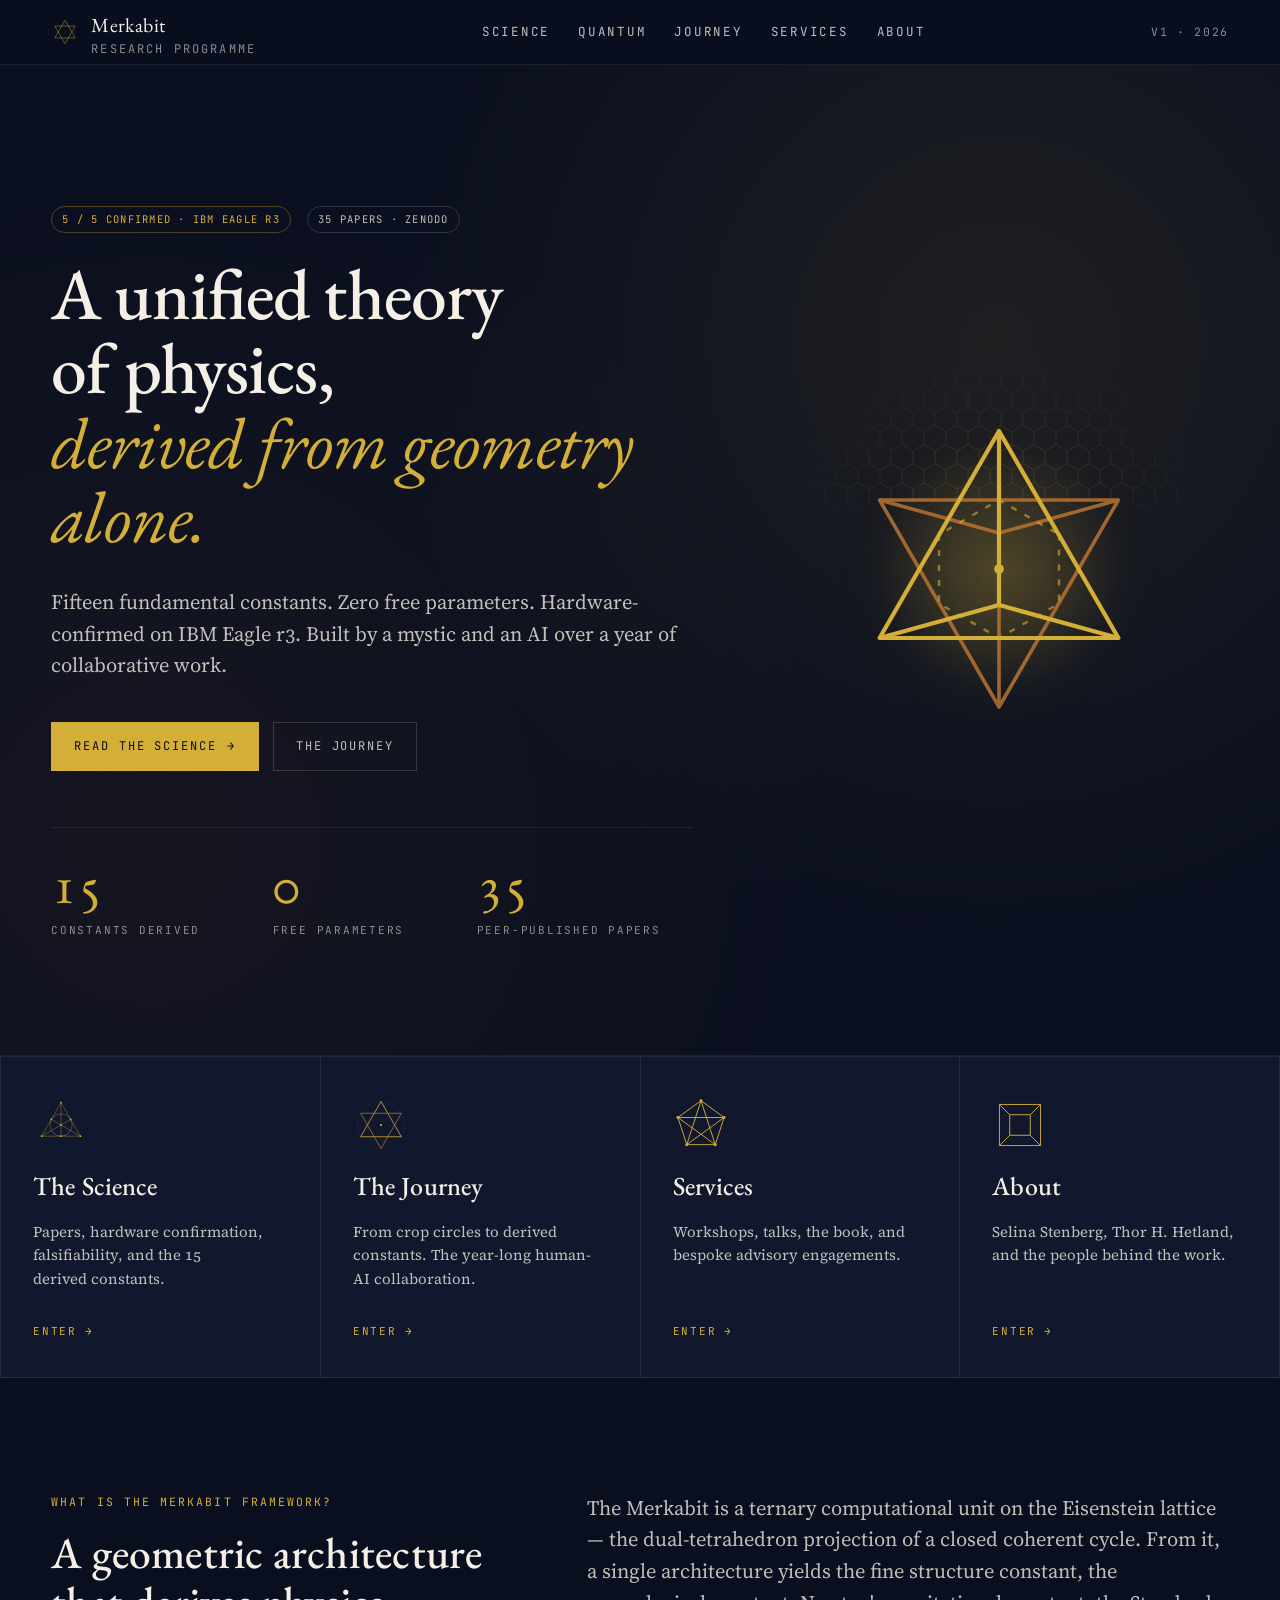
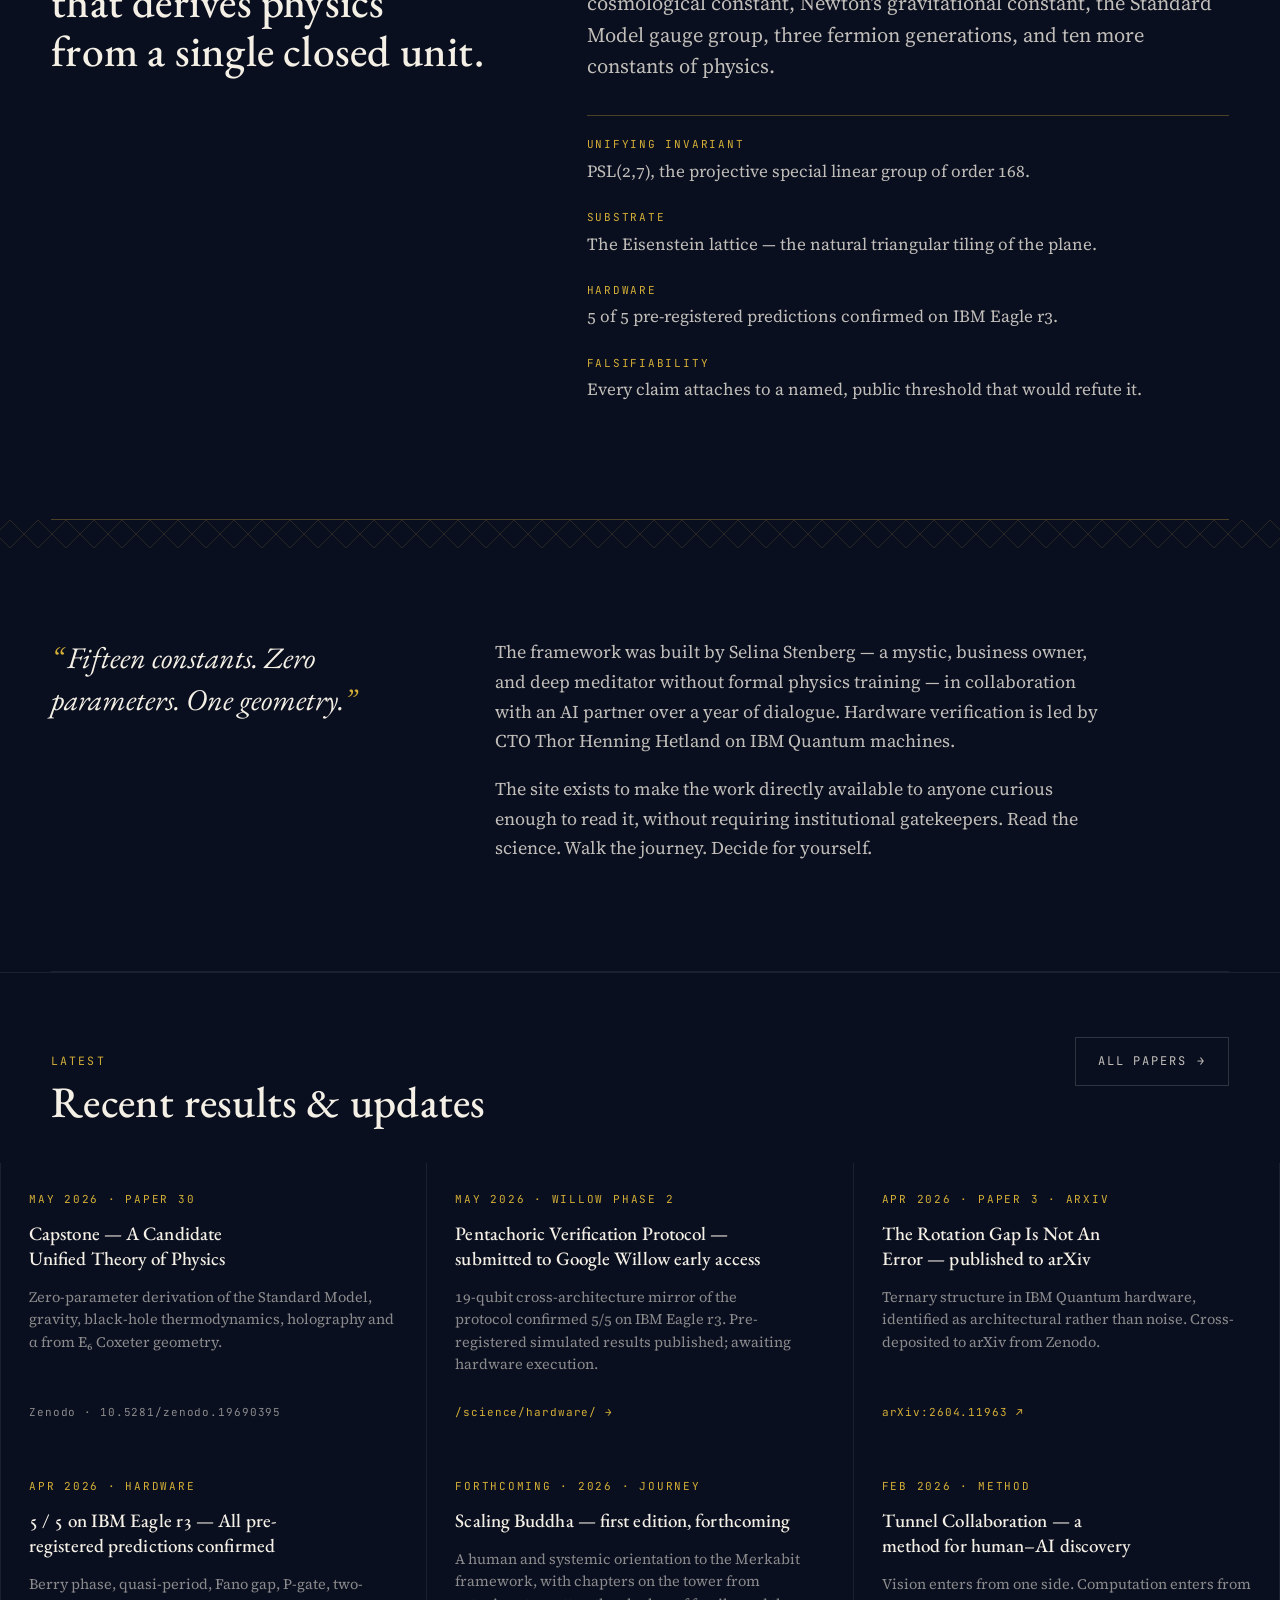
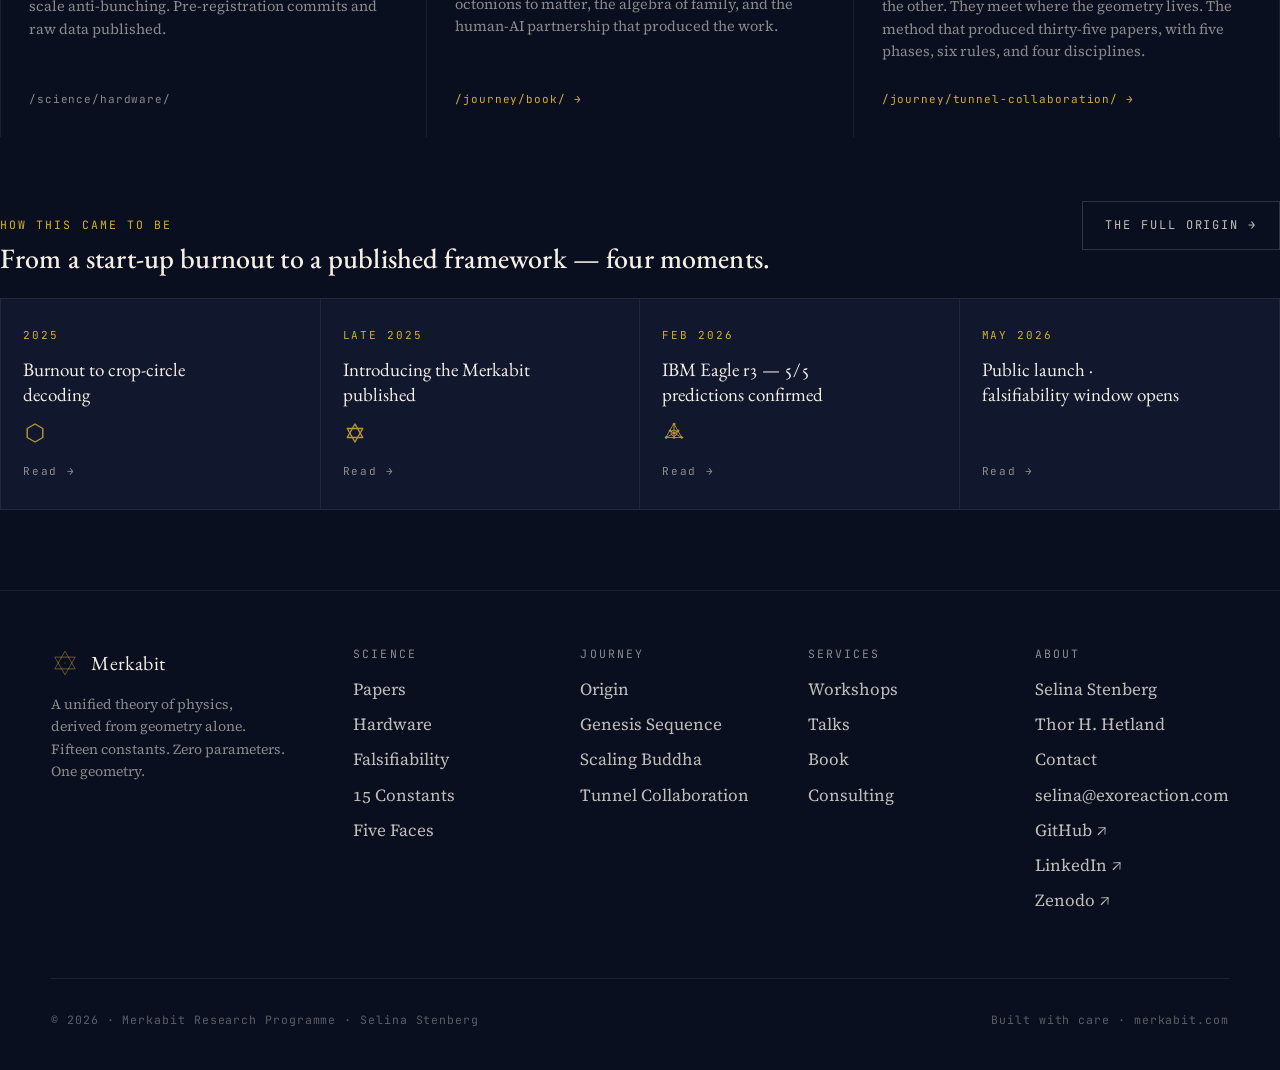
==== index.html @ aab723d0 "Bio note + two new Latest panel items About — Selina bio, paragraph one: Adds 'but somehow she could" ====
<!doctype html>
<html lang="en">
<head>
  <meta charset="utf-8"/>
  <title>Merkabit — A unified theory derived from geometry alone</title>
  <meta name="viewport" content="width=device-width,initial-scale=1"/>
  <link rel="preconnect" href="https://fonts.googleapis.com"/>
  <link rel="preconnect" href="https://fonts.gstatic.com" crossorigin/>
  <link href="https://fonts.googleapis.com/css2?family=EB+Garamond:ital,wght@0,400;0,500;0,600;1,400&family=Source+Serif+4:opsz,wght@8..60,300;8..60,400;8..60,500;8..60,600&family=JetBrains+Mono:wght@400;500&display=swap" rel="stylesheet"/>
  <link rel="stylesheet" href="styles/site.css"/>
  <link rel="stylesheet" href="styles/timeline.css"/>
  <style>
    /* hero-specific */
    .hero {
      position: relative;
      padding: clamp(80px, 11vw, 160px) 0 clamp(72px, 9vw, 120px);
      overflow: hidden;
      border-bottom: 1px solid var(--line);
    }
    .hero::before {
      content: "";
      position: absolute; inset: 0;
      background:
        radial-gradient(circle at 78% 28%, rgba(212,175,55,0.10), transparent 50%),
        radial-gradient(circle at 12% 78%, rgba(184,115,51,0.07), transparent 50%);
      pointer-events: none;
    }
    .hero .wrap--wide {
      display: grid;
      grid-template-columns: 1.4fr 1fr;
      gap: clamp(32px, 6vw, 96px);
      align-items: center;
      position: relative;
    }
    .hero h1 .accent {
      font-style: italic;
      color: var(--gold);
      font-weight: 400;
    }
    .hero-stats {
      display: grid;
      grid-template-columns: repeat(3, auto);
      gap: 40px;
      margin-top: 56px;
      padding-top: 28px;
      border-top: 1px solid var(--line);
    }
    .hero-stats .n {
      font-family: var(--font-display);
      font-size: clamp(40px, 4.6vw, 56px);
      line-height: 1;
      color: var(--gold);
      letter-spacing: -0.02em;
      display: block;
    }
    .hero-stats .l {
      font-family: var(--font-mono);
      font-size: 11px;
      letter-spacing: 0.16em;
      text-transform: uppercase;
      color: var(--ink-dim);
      margin-top: 10px;
      display: block;
    }
    .hero-art {
      position: relative;
      display: flex;
      align-items: center;
      justify-content: center;
      aspect-ratio: 1 / 1;
    }
    .hero-art .lattice {
      position: absolute; inset: 0;
      opacity: 0.6;
      mask-image: radial-gradient(circle, black 38%, transparent 72%);
      -webkit-mask-image: radial-gradient(circle, black 38%, transparent 72%);
    }
    .hero-art .merk {
      position: relative;
      animation: spinMerk 60s linear infinite;
    }
    .merkabit-anim, .logo-mark--anim .tri-up { transform-origin: center; }
    @keyframes spinMerk { to { transform: rotate(360deg); } }
    .hero-art .glow {
      position: absolute;
      width: 60%; height: 60%; left: 20%; top: 20%;
      background: radial-gradient(circle, rgba(212,175,55,0.18), transparent 70%);
      filter: blur(20px);
    }

    .section-cards {
      background: var(--bg-elev-1);
      border-top: 1px solid var(--line);
      border-bottom: 1px solid var(--line);
    }
    .section-cards .grid-4 { gap: 0; border-left: 1px solid var(--line); }
    .scard {
      padding: 40px 32px 36px;
      border-right: 1px solid var(--line);
      position: relative;
      cursor: pointer;
      display: flex;
      flex-direction: column;
      gap: 18px;
      min-height: 280px;
      transition: background 200ms ease;
    }
    .scard:hover { background: rgba(212,175,55,0.05); }
    .scard:hover .scard-icon { transform: scale(1.06) rotate(8deg); }
    .scard-icon { transition: transform 320ms cubic-bezier(.2,.8,.2,1); width: 56px; height: 56px; }
    .scard h3 { font-size: 26px; }
    .scard-meta {
      margin-top: auto;
      font-family: var(--font-mono);
      font-size: 11px;
      letter-spacing: 0.16em;
      text-transform: uppercase;
      color: var(--gold);
      display: flex;
      align-items: center;
      gap: 8px;
    }

    .what-is {
      display: grid;
      grid-template-columns: 1fr 1.4fr;
      gap: clamp(32px, 6vw, 88px);
    }
    .what-is .term {
      font-family: var(--font-mono);
      font-size: 11px;
      letter-spacing: 0.16em;
      text-transform: uppercase;
      color: var(--gold);
      margin-bottom: 4px;
      display: block;
    }
    .what-is .deflist { display: grid; gap: 24px; padding-top: 20px; border-top: 1px solid var(--line-gold); }

    .latest {
      border-top: 1px solid var(--line);
      background: var(--bg);
    }
    .latest-grid { display: grid; grid-template-columns: repeat(3, 1fr); gap: 0; border-left: 1px solid var(--line); }
    .latest-item {
      padding: 28px;
      border-right: 1px solid var(--line);
      display: flex;
      flex-direction: column;
      gap: 14px;
      min-height: 220px;
    }
    .latest-item .stamp { font-family: var(--font-mono); font-size: 11px; letter-spacing: 0.16em; color: var(--gold); text-transform: uppercase; }
    .latest-item h4 { font-size: 19px; line-height: 1.3; }
    .latest-item .meta { margin-top: auto; font-family: var(--font-mono); font-size: 11px; color: var(--ink-dim); letter-spacing: 0.08em; }

    .pull {
      display: grid;
      grid-template-columns: 1fr 2fr;
      gap: clamp(32px, 6vw, 88px);
      padding: clamp(56px, 7vw, 96px) 0;
      border-bottom: 1px solid var(--line);
    }
    .pull blockquote {
      font-family: var(--font-display);
      font-style: italic;
      font-size: clamp(22px, 2.4vw, 30px);
      line-height: 1.4;
      color: var(--ink);
      margin: 0;
      max-width: 30ch;
    }
    .pull blockquote::before { content: "“"; color: var(--gold); margin-right: 4px; }
    .pull blockquote::after { content: "”"; color: var(--gold); }
    .pull .body { color: var(--ink-mid); max-width: var(--measure); font-size: 18px; line-height: 1.65; }

    @media (max-width: 900px) {
      .hero .wrap--wide, .what-is, .pull { grid-template-columns: 1fr; }
      .hero-stats { grid-template-columns: 1fr 1fr; gap: 24px; }
      .section-cards .grid-4, .latest-grid { grid-template-columns: 1fr; }
      .scard { border-bottom: 1px solid var(--line); }
    }
  </style>
</head>
<body data-nav="" data-screen-label="01 Home">
  <div id="site-header"></div>

  <main class="page">

    <!-- HERO -->
    <section class="hero">
      <div class="wrap wrap--wide">
        <div>
          <div class="row" style="margin-bottom:24px;">
            <span class="pill pill--gold">5 / 5 Confirmed · IBM Eagle r3</span>
            <span class="pill">35 Papers · Zenodo</span>
          </div>
          <h1>
            A unified theory of physics,<br/>
            <span class="accent">derived from geometry alone.</span>
          </h1>
          <p class="lede" style="margin-top:32px;">
            Fifteen fundamental constants. Zero free parameters. Hardware-confirmed on IBM Eagle&nbsp;r3.
            Built by a mystic and an AI over a year of collaborative work.
          </p>
          <div class="row" style="margin-top:40px; gap:14px;">
            <a class="btn btn--solid" href="science.html">Read the science <span class="arrow">→</span></a>
            <a class="btn btn--ghost" href="journey.html">The journey</a>
          </div>
          <div class="hero-stats">
            <div><span class="n">15</span><span class="l">Constants derived</span></div>
            <div><span class="n">0</span><span class="l">Free parameters</span></div>
            <div><span class="n">35</span><span class="l">Peer-published papers</span></div>
          </div>
        </div>
        <div class="hero-art">
          <div class="glow"></div>
          <div class="lattice" id="hero-lattice"></div>
          <div class="merk" id="hero-merk"></div>
        </div>
      </div>
    </section>

    <!-- SECTION CARDS -->
    <section class="section-cards" style="padding:0;">
      <div class="wrap wrap--wide" style="padding:0;">
        <div class="grid-4">
          <a class="scard" href="science.html">
            <span class="scard-icon" id="ic-science"></span>
            <h3>The Science</h3>
            <p class="txt-mid" style="font-size:15px;line-height:1.55;">
              Papers, hardware confirmation, falsifiability, and the 15 derived constants.
            </p>
            <span class="scard-meta">Enter <span class="arrow">→</span></span>
          </a>
          <a class="scard" href="journey.html">
            <span class="scard-icon" id="ic-journey"></span>
            <h3>The Journey</h3>
            <p class="txt-mid" style="font-size:15px;line-height:1.55;">
              From crop circles to derived constants. The year-long human-AI collaboration.
            </p>
            <span class="scard-meta">Enter <span class="arrow">→</span></span>
          </a>
          <a class="scard" href="services.html">
            <span class="scard-icon" id="ic-services"></span>
            <h3>Services</h3>
            <p class="txt-mid" style="font-size:15px;line-height:1.55;">
              Workshops, talks, the book, and bespoke advisory engagements.
            </p>
            <span class="scard-meta">Enter <span class="arrow">→</span></span>
          </a>
          <a class="scard" href="about.html">
            <span class="scard-icon" id="ic-about"></span>
            <h3>About</h3>
            <p class="txt-mid" style="font-size:15px;line-height:1.55;">
              Selina Stenberg, Thor H. Hetland, and the people behind the work.
            </p>
            <span class="scard-meta">Enter <span class="arrow">→</span></span>
          </a>
        </div>
      </div>
    </section>

    <!-- WHAT IS -->
    <section>
      <div class="wrap wrap--wide">
        <div class="what-is">
          <div>
            <div class="eyebrow">What is the Merkabit Framework?</div>
            <h2 style="margin-top:18px;">A geometric architecture<br/>that derives physics<br/>from a single closed unit.</h2>
          </div>
          <div>
            <p class="lede" style="margin-bottom:32px;">
              The Merkabit is a ternary computational unit on the Eisenstein lattice — the dual-tetrahedron projection of a closed coherent cycle. From it, a single architecture yields the fine structure constant, the cosmological constant, Newton's gravitational constant, the Standard Model gauge group, three fermion generations, and ten more constants of physics.
            </p>
            <div class="deflist">
              <div><span class="term">Unifying invariant</span><span class="txt-mid">PSL(2,7), the projective special linear group of order 168.</span></div>
              <div><span class="term">Substrate</span><span class="txt-mid">The Eisenstein lattice — the natural triangular tiling of the plane.</span></div>
              <div><span class="term">Hardware</span><span class="txt-mid">5 of 5 pre-registered predictions confirmed on IBM Eagle&nbsp;r3.</span></div>
              <div><span class="term">Falsifiability</span><span class="txt-mid">Every claim attaches to a named, public threshold that would refute it.</span></div>
            </div>
          </div>
        </div>
      </div>
    </section>

    <hr class="rule rule--gold" style="margin:0 var(--gutter);"/>
    <div class="lattice-divider"></div>

    <!-- PULL QUOTE -->
    <section style="padding:0;">
      <div class="wrap wrap--wide">
        <div class="pull">
          <blockquote>Fifteen constants. Zero parameters. One geometry.</blockquote>
          <div class="body">
            <p>
              The framework was built by Selina Stenberg — a mystic, business owner, and deep meditator without formal physics training — in collaboration with an AI partner over a year of dialogue. Hardware verification is led by CTO Thor Henning Hetland on IBM Quantum machines.
            </p>
            <p>
              The site exists to make the work directly available to anyone curious enough to read it, without requiring institutional gatekeepers. Read the science. Walk the journey. Decide for yourself.
            </p>
          </div>
        </div>
      </div>
    </section>

    <!-- LATEST -->
    <section class="latest" style="padding:0;">
      <div class="wrap wrap--wide" style="padding:64px 0 0;">
        <div class="section-head" style="padding:0 var(--gutter);">
          <div>
            <div class="eyebrow">Latest</div>
            <h2 style="margin-top:8px;">Recent results & updates</h2>
          </div>
          <a href="papers.html" class="btn btn--ghost">All papers <span class="arrow">→</span></a>
        </div>
        <div class="latest-grid">
          <div class="latest-item">
            <span class="stamp">May 2026 · Paper 30</span>
            <h4>Capstone — A Candidate Unified Theory of Physics</h4>
            <p class="txt-dim" style="font-size:14.5px; line-height:1.55;">Zero-parameter derivation of the Standard Model, gravity, black-hole thermodynamics, holography and α from E₆ Coxeter geometry.</p>
            <span class="meta">Zenodo · 10.5281/zenodo.19690395</span>
          </div>
          <div class="latest-item">
            <span class="stamp">May 2026 · Willow Phase 2</span>
            <h4>Pentachoric Verification Protocol — submitted to Google Willow early access</h4>
            <p class="txt-dim" style="font-size:14.5px; line-height:1.55;">19-qubit cross-architecture mirror of the protocol confirmed 5/5 on IBM Eagle r3. Pre-registered simulated results published; awaiting hardware execution.</p>
            <span class="meta"><a href="hardware.html" style="color:var(--gold);">/science/hardware/ →</a></span>
          </div>
          <div class="latest-item">
            <span class="stamp">Apr 2026 · Paper 3 · arXiv</span>
            <h4>The Rotation Gap Is Not An Error — published to arXiv</h4>
            <p class="txt-dim" style="font-size:14.5px; line-height:1.55;">Ternary structure in IBM Quantum hardware, identified as architectural rather than noise. Cross-deposited to arXiv from Zenodo.</p>
            <span class="meta"><a href="https://arxiv.org/abs/2604.11963" target="_blank" rel="noopener" style="color:var(--gold);">arXiv:2604.11963 ↗</a></span>
          </div>
          <div class="latest-item">
            <span class="stamp">Apr 2026 · Hardware</span>
            <h4>5 / 5 on IBM Eagle r3 — All pre-registered predictions confirmed</h4>
            <p class="txt-dim" style="font-size:14.5px; line-height:1.55;">Berry phase, quasi-period, Fano gap, P-gate, two-scale anti-bunching. Pre-registration commits and raw data published.</p>
            <span class="meta">/science/hardware/</span>
          </div>
          <div class="latest-item">
            <span class="stamp">Forthcoming · 2026 · Journey</span>
            <h4>Scaling Buddha — first edition, forthcoming</h4>
            <p class="txt-dim" style="font-size:14.5px; line-height:1.55;">A human and systemic orientation to the Merkabit framework, with chapters on the tower from octonions to matter, the algebra of family, and the human-AI partnership that produced the work.</p>
            <span class="meta"><a href="services.html#book" style="color:var(--gold);">/journey/book/ →</a></span>
          </div>
          <div class="latest-item">
            <span class="stamp">Feb 2026 · Method</span>
            <h4>Tunnel Collaboration — a method for human–AI discovery</h4>
            <p class="txt-dim" style="font-size:14.5px; line-height:1.55;">Vision enters from one side. Computation enters from the other. They meet where the geometry lives. The method that produced thirty-five papers, with five phases, six rules, and four disciplines.</p>
            <span class="meta"><a href="collaboration.html" style="color:var(--gold);">/journey/tunnel-collaboration/ →</a></span>
          </div>
        </div>

        <div style="margin-top: 64px;">
          <div style="display:flex; align-items:baseline; justify-content:space-between; flex-wrap:wrap; gap: 16px; margin-bottom: 22px;">
            <div>
              <div class="eyebrow">How this came to be</div>
              <h3 style="font-family:'EB Garamond',serif; font-size: 28px; margin-top: 8px;">From a start-up burnout to a published framework — four moments.</h3>
            </div>
            <a class="btn btn--ghost" href="journey.html#origin">The full origin →</a>
          </div>
          <div id="home-strip"></div>
        </div>
      </div>
    </section>

  </main>

  <div id="site-footer"></div>

  <script src="scripts/geometry.js"></script>
  <script src="scripts/timeline.js"></script>
  <script src="scripts/chrome.js"></script>
  <script>
    // Hero merkabit
    document.getElementById('hero-merk').innerHTML = MerkabitGeo.merkabit3D({ size: 360 });
    document.getElementById('hero-lattice').innerHTML = MerkabitGeo.eisenstein({ w: 600, h: 600 });
    // Section icons
    document.getElementById('ic-science').innerHTML  = MerkabitGeo.fano({ size: 56 });
    document.getElementById('ic-journey').innerHTML  = MerkabitGeo.merkabit({ size: 56 });
    document.getElementById('ic-services').innerHTML = MerkabitGeo.pentachoron({ size: 56 });
    document.getElementById('ic-about').innerHTML    = MerkabitGeo.tesseract({ size: 56 });
    if (window.MerkabitTimeline) MerkabitTimeline.renderStrip(document.getElementById('home-strip'), 'journey.html');
  </script>
</body>
</html>
---- styles/site.css ----
/* Merkabit — site styles. Option A (deep contemplative) palette. */

:root {
  /* base palette */
  --bg: #0A0F1F;
  --bg-elev-1: #11172C;
  --bg-elev-2: #161D34;
  --line: rgba(245, 240, 230, 0.08);
  --line-strong: rgba(245, 240, 230, 0.16);
  --line-gold: rgba(212, 175, 55, 0.32);

  --ink: #F5F0E6;
  --ink-mid: rgba(245, 240, 230, 0.78);
  --ink-dim: rgba(245, 240, 230, 0.55);
  --ink-faint: rgba(245, 240, 230, 0.35);

  --gold: #D4AF37;
  --gold-soft: #C8A24A;
  --copper: #B87333;
  --teal: #2C5F66;

  --status-open: #D4AF37;
  --status-confirmed: #6FB78A;
  --status-refuted: #C56B5C;

  /* type */
  --font-display: "EB Garamond", "Cormorant Garamond", Georgia, serif;
  --font-body: "Source Serif 4", "Source Serif Pro", "Lora", Georgia, serif;
  --font-mono: "JetBrains Mono", "IBM Plex Mono", ui-monospace, monospace;

  /* rhythm */
  --rule: 1px;
  --measure: 68ch;
  --gutter: clamp(20px, 4vw, 56px);
  --section-y: clamp(72px, 9vw, 132px);

  /* radii — geometry prefers little rounding */
  --r-1: 2px;
  --r-2: 4px;
}

* { box-sizing: border-box; }

html, body {
  margin: 0;
  background: var(--bg);
  color: var(--ink);
  font-family: var(--font-body);
  font-size: 17px;
  line-height: 1.6;
  font-feature-settings: "kern", "liga", "onum";
  -webkit-font-smoothing: antialiased;
  text-rendering: optimizeLegibility;
}

a { color: var(--gold); text-decoration: none; }
a:hover { color: var(--ink); }

::selection { background: rgba(212, 175, 55, 0.35); color: var(--ink); }

/* ---------- typography ---------- */

h1, h2, h3, h4 {
  font-family: var(--font-display);
  font-weight: 500;
  color: var(--ink);
  letter-spacing: 0.005em;
  margin: 0;
  text-wrap: balance;
}

h1 { font-size: clamp(40px, 5.6vw, 76px); line-height: 1.04; letter-spacing: -0.012em; }
h2 { font-size: clamp(28px, 3.4vw, 46px); line-height: 1.12; }
h3 { font-size: clamp(22px, 2.2vw, 28px); line-height: 1.2; }
h4 { font-size: 18px; line-height: 1.3; }

p { margin: 0 0 1em; }
p, li { text-wrap: pretty; }

.lede {
  font-size: clamp(19px, 1.6vw, 22px);
  line-height: 1.55;
  color: var(--ink-mid);
  max-width: var(--measure);
}

.eyebrow {
  font-family: var(--font-mono);
  font-size: 11.5px;
  text-transform: uppercase;
  letter-spacing: 0.18em;
  color: var(--gold);
}

.eyebrow--mid { color: var(--ink-dim); }

.mono { font-family: var(--font-mono); }
code, kbd { font-family: var(--font-mono); font-size: 0.92em; }

/* ---------- layout ---------- */

.page {
  min-height: 100%;
}

.wrap {
  width: 100%;
  max-width: 1240px;
  margin: 0 auto;
  padding: 0 var(--gutter);
}

.wrap--narrow { max-width: 920px; }
.wrap--wide   { max-width: 1360px; }

section { padding: var(--section-y) 0; }

.section-head {
  display: flex;
  align-items: baseline;
  justify-content: space-between;
  gap: 24px;
  margin-bottom: 36px;
}
.section-head .eyebrow { white-space: nowrap; }

/* ---------- header / nav ---------- */

.site-header {
  position: sticky;
  top: 0;
  z-index: 50;
  background: rgba(10, 15, 31, 0.78);
  backdrop-filter: blur(14px);
  border-bottom: 1px solid var(--line);
}
.site-header .wrap--wide {
  display: grid;
  grid-template-columns: auto 1fr auto;
  align-items: center;
  height: 64px;
  gap: 32px;
}
.brand {
  display: flex;
  align-items: center;
  gap: 12px;
  color: var(--ink);
}
.brand .logo-mark { width: 28px; height: 28px; flex: none; }
.brand .wordmark {
  font-family: var(--font-display);
  font-size: 20px;
  letter-spacing: 0.02em;
}
.brand .wordmark .small { color: var(--ink-dim); font-size: 12px; letter-spacing: 0.18em; text-transform: uppercase; font-family: var(--font-mono); display: block; line-height: 1; margin-top: 2px; }

.nav { display: flex; gap: 28px; justify-self: center; }
.nav a {
  font-family: var(--font-mono);
  font-size: 12.5px;
  text-transform: uppercase;
  letter-spacing: 0.14em;
  color: var(--ink-mid);
  padding: 6px 0;
  border-bottom: 1px solid transparent;
}
.nav a:hover, .nav a.active {
  color: var(--ink);
  border-bottom-color: var(--gold);
}

.nav-meta {
  font-family: var(--font-mono);
  font-size: 11.5px;
  letter-spacing: 0.14em;
  color: var(--ink-dim);
  text-transform: uppercase;
}

/* ---------- footer ---------- */

.site-footer {
  border-top: 1px solid var(--line);
  padding: 56px 0 40px;
  margin-top: 80px;
  background: var(--bg);
}
.site-footer .wrap--wide {
  display: grid;
  grid-template-columns: 1.4fr repeat(4, 1fr);
  gap: 40px;
}
.site-footer h4 {
  font-family: var(--font-mono);
  font-size: 11.5px;
  text-transform: uppercase;
  letter-spacing: 0.18em;
  color: var(--ink-dim);
  font-weight: 400;
  margin-bottom: 14px;
}
.site-footer ul { list-style: none; padding: 0; margin: 0; display: flex; flex-direction: column; gap: 8px; }
.site-footer a { color: var(--ink-mid); }
.site-footer a:hover { color: var(--gold); }
.site-footer .meta {
  grid-column: 1 / -1;
  display: flex;
  justify-content: space-between;
  align-items: center;
  padding-top: 32px;
  border-top: 1px solid var(--line);
  margin-top: 24px;
  font-family: var(--font-mono);
  font-size: 11.5px;
  color: var(--ink-faint);
  letter-spacing: 0.08em;
}

/* ---------- hairlines / dividers ---------- */

.rule {
  height: 1px;
  background: var(--line);
  border: 0;
  margin: 0;
}
.rule--gold { background: var(--line-gold); }

.lattice-divider {
  height: 28px;
  background-image: url("data:image/svg+xml;utf8,<svg xmlns='http://www.w3.org/2000/svg' width='56' height='28' viewBox='0 0 56 28'><g fill='none' stroke='%23D4AF37' stroke-width='0.6' opacity='0.45'><path d='M0 14 L14 0 L28 14 L42 0 L56 14'/><path d='M0 14 L14 28 L28 14 L42 28 L56 14'/></g></svg>");
  background-repeat: repeat-x;
  background-position: center;
  opacity: 0.55;
}

/* ---------- buttons / pills ---------- */

.btn {
  display: inline-flex;
  align-items: center;
  gap: 10px;
  padding: 14px 22px;
  border: 1px solid var(--gold);
  color: var(--ink);
  background: transparent;
  font-family: var(--font-mono);
  font-size: 12px;
  letter-spacing: 0.16em;
  text-transform: uppercase;
  cursor: pointer;
  transition: background 160ms ease, color 160ms ease;
}
.btn:hover { background: var(--gold); color: var(--bg); }
.btn--solid { background: var(--gold); color: var(--bg); }
.btn--solid:hover { background: var(--gold-soft); color: var(--bg); }
.btn--ghost { border-color: var(--line-strong); color: var(--ink-mid); }
.btn--ghost:hover { background: transparent; color: var(--ink); border-color: var(--gold); }
.btn .arrow { transition: transform 160ms ease; }
.btn:hover .arrow { transform: translateX(3px); }

.pill {
  display: inline-flex;
  align-items: center;
  padding: 4px 10px;
  font-family: var(--font-mono);
  font-size: 10.5px;
  letter-spacing: 0.12em;
  text-transform: uppercase;
  border: 1px solid var(--line-strong);
  color: var(--ink-mid);
  border-radius: 999px;
}
.pill--gold { border-color: var(--line-gold); color: var(--gold); }
.pill--confirmed { border-color: rgba(111,183,138,0.4); color: var(--status-confirmed); }
.pill--open { border-color: rgba(212,175,55,0.45); color: var(--status-open); }
.pill--refuted { border-color: rgba(197,107,92,0.45); color: var(--status-refuted); }

/* ---------- card ---------- */

.card {
  background: var(--bg-elev-1);
  border: 1px solid var(--line);
  padding: 28px;
  position: relative;
  transition: border-color 200ms ease, transform 200ms ease;
}
.card:hover { border-color: var(--line-gold); }
.card--linked { cursor: pointer; }

.card .corner {
  position: absolute;
  top: 0; left: 0;
  width: 14px; height: 14px;
  border-top: 1px solid var(--gold);
  border-left: 1px solid var(--gold);
  opacity: 0.7;
}

/* ---------- table ---------- */

.tbl {
  width: 100%;
  border-collapse: collapse;
  font-size: 14.5px;
}
.tbl th, .tbl td {
  text-align: left;
  padding: 14px 16px;
  border-bottom: 1px solid var(--line);
  vertical-align: top;
}
.tbl th {
  font-family: var(--font-mono);
  font-weight: 400;
  font-size: 11px;
  letter-spacing: 0.16em;
  text-transform: uppercase;
  color: var(--ink-dim);
  border-bottom-color: var(--line-strong);
}
.tbl tr:hover td { background: rgba(212, 175, 55, 0.03); }

/* ---------- backgrounds ---------- */

.bg-hex {
  background-image: url("data:image/svg+xml;utf8,<svg xmlns='http://www.w3.org/2000/svg' width='84' height='98' viewBox='0 0 84 98'><g fill='none' stroke='%23F5F0E6' stroke-width='0.5' opacity='0.10'><polygon points='42,2 82,25 82,73 42,96 2,73 2,25'/></g></svg>");
  background-repeat: repeat;
}
.bg-tri {
  background-image: url("data:image/svg+xml;utf8,<svg xmlns='http://www.w3.org/2000/svg' width='40' height='34.6' viewBox='0 0 40 34.6'><g fill='none' stroke='%23F5F0E6' stroke-width='0.4' opacity='0.07'><path d='M0 0 L20 34.6 L40 0 Z M0 34.6 L20 0 L40 34.6 Z'/></g></svg>");
}

/* ---------- utilities ---------- */

.grid-2 { display: grid; grid-template-columns: repeat(2, 1fr); gap: 24px; }
.grid-3 { display: grid; grid-template-columns: repeat(3, 1fr); gap: 24px; }
.grid-4 { display: grid; grid-template-columns: repeat(4, 1fr); gap: 20px; }
.grid-5 { display: grid; grid-template-columns: repeat(5, 1fr); gap: 16px; }
.gap-sm { gap: 12px; }
.row { display: flex; align-items: center; gap: 16px; }
.row-between { display: flex; align-items: center; justify-content: space-between; gap: 16px; }
.col { display: flex; flex-direction: column; }

.txt-mid { color: var(--ink-mid); }
.txt-dim { color: var(--ink-dim); }
.txt-gold { color: var(--gold); }

.stack-xs > * + * { margin-top: 8px; }
.stack-sm > * + * { margin-top: 14px; }
.stack    > * + * { margin-top: 22px; }
.stack-lg > * + * { margin-top: 36px; }
.stack-xl > * + * { margin-top: 64px; }

@media (max-width: 900px) {
  .grid-2, .grid-3, .grid-4, .grid-5 { grid-template-columns: 1fr; }
  .site-footer .wrap--wide { grid-template-columns: 1fr 1fr; }
  .site-header .wrap--wide { grid-template-columns: auto auto; }
  .nav { display: none; }
}
---- styles/timeline.css ----
/* Merkabit — origin timeline component */

.tl {
  --tl-line: var(--gold);
  --tl-line-dim: rgba(212,175,55,0.28);
  --tl-glow: rgba(212,175,55,0.45);
  position: relative;
}

/* ── Full timeline (alternating columns on desktop) ──────────────────── */
.tl--full {
  max-width: 1080px; margin: 0 auto;
  padding: 56px 0 72px;
}
.tl--full::before, .tl--full::after {
  content: ''; position: absolute; left: 50%;
  width: 0; height: 0;
  border-left: 7px solid transparent; border-right: 7px solid transparent;
  transform: translateX(-50%);
}
.tl--full::before { /* opening triangle */
  top: 18px; border-top: 10px solid var(--tl-line);
}
.tl--full::after { /* closing triangle */
  bottom: 14px; border-bottom: 10px solid var(--tl-line);
}
.tl--full .tl-line {
  position: absolute; left: 50%; top: 38px; bottom: 38px; width: 1px;
  background: linear-gradient(180deg, var(--tl-line) 0%, var(--tl-line-dim) 8%, var(--tl-line-dim) 92%, var(--tl-line) 100%);
  transform: translateX(-50%);
}
.tl--full .tl-list { list-style: none; margin: 0; padding: 0; position: relative; }
.tl--full .tl-entry {
  position: relative;
  display: grid; grid-template-columns: 1fr 80px 1fr;
  align-items: start;
  margin-bottom: 96px;
  opacity: 0; transform: translateY(28px);
  transition: opacity 600ms ease-out, transform 600ms ease-out;
}
.tl--full .tl-entry.is-in { opacity: 1; transform: translateY(0); }
.tl--full .tl-entry:nth-child(odd) > .tl-text { grid-column: 1; text-align: right; padding-right: 36px; }
.tl--full .tl-entry:nth-child(odd) > .tl-marker { grid-column: 3; padding-left: 36px; }
.tl--full .tl-entry:nth-child(even) > .tl-marker { grid-column: 1; text-align: right; padding-right: 36px; }
.tl--full .tl-entry:nth-child(even) > .tl-text { grid-column: 3; padding-left: 36px; }
.tl--full .tl-node { grid-column: 2; justify-self: center; }

.tl-node {
  width: 28px; height: 28px; display: flex; align-items: center; justify-content: center;
  position: relative; z-index: 1;
}
.tl-node svg { width: 24px; height: 24px; display: block; }
.tl-node .dot {
  width: 12px; height: 12px; border-radius: 50%;
  background: var(--bg); border: 1.5px solid var(--gold);
}
.tl-entry.is-active .tl-node .dot { width: 16px; height: 16px; background: var(--gold); box-shadow: 0 0 0 4px var(--tl-glow); }
.tl-entry.is-active .tl-node svg { filter: drop-shadow(0 0 6px var(--tl-glow)); }

.tl-marker {
  font-family: 'EB Garamond', var(--font-display), serif;
  font-weight: 500; font-size: 22px; color: var(--gold);
  letter-spacing: 0.01em; line-height: 1.25;
}
.tl-headline {
  font-family: 'EB Garamond', var(--font-display), serif;
  font-weight: 600; font-size: 22px; line-height: 1.25;
  margin-top: 6px; color: var(--ink);
}
.tl-body { font-family: var(--font-body); font-size: 16.5px; line-height: 1.65; color: var(--ink-mid); margin-top: 12px; max-width: 44ch; }
.tl--full .tl-entry:nth-child(odd) .tl-body { margin-left: auto; }
.tl-body strong { color: var(--ink); font-weight: 600; }
.tl-body a { color: var(--gold); text-decoration: underline; text-underline-offset: 3px; text-decoration-color: var(--tl-line-dim); }
.tl-body a:hover { text-decoration-color: var(--gold); }

@media (max-width: 900px) {
  .tl--full { padding-left: 8px; }
  .tl--full::before { left: 28px; }
  .tl--full::after { left: 28px; }
  .tl--full .tl-line { left: 28px; }
  .tl--full .tl-entry { grid-template-columns: 56px 1fr; margin-bottom: 56px; }
  .tl--full .tl-entry:nth-child(odd) > .tl-text,
  .tl--full .tl-entry:nth-child(even) > .tl-text { grid-column: 2; text-align: left; padding: 0 0 0 16px; }
  .tl--full .tl-entry:nth-child(odd) > .tl-marker,
  .tl--full .tl-entry:nth-child(even) > .tl-marker { grid-column: 2; text-align: left; padding: 0 0 0 16px; }
  .tl--full .tl-node { grid-column: 1; justify-self: start; padding-left: 14px; }
  .tl--full .tl-entry:nth-child(odd) .tl-body { margin-left: 0; }
  .tl-marker { font-size: 18px; }
  .tl-headline { font-size: 19px; }
  .tl-body { font-size: 15.5px; }
}

/* ── Compact timeline ────────────────────────────────────────────────── */
.tl--compact { padding: 24px 0; max-width: 720px; }
.tl--compact .tl-line {
  position: absolute; left: 18px; top: 18px; bottom: 18px; width: 1px;
  background: linear-gradient(180deg, var(--tl-line), var(--tl-line-dim) 10%, var(--tl-line-dim) 90%, var(--tl-line));
}
.tl--compact .tl-list { list-style: none; margin: 0; padding: 0; }
.tl--compact .tl-entry {
  display: grid; grid-template-columns: 38px 1fr;
  align-items: start;
  padding: 0 0 28px 0;
  position: relative;
  opacity: 0; transform: translateY(18px);
  transition: opacity 500ms ease-out, transform 500ms ease-out;
}
.tl--compact .tl-entry.is-in { opacity: 1; transform: translateY(0); }
.tl--compact .tl-node { grid-column: 1; justify-self: start; padding-left: 4px; padding-top: 2px; }
.tl--compact .tl-text { grid-column: 2; padding-left: 4px; }
.tl--compact .tl-marker { font-size: 14px; }
.tl--compact .tl-headline { font-size: 17px; margin-top: 2px; }
.tl--compact .tl-body { font-size: 14.5px; line-height: 1.55; margin-top: 6px; max-width: 56ch; }

/* ── Highlights strip (homepage) ─────────────────────────────────────── */
.tl--strip {
  display: grid; grid-template-columns: repeat(4, 1fr); gap: 0;
  border: 1px solid var(--line);
  background: var(--bg-elev-1);
}
.tl--strip a {
  padding: 28px 22px; border-right: 1px solid var(--line);
  display: flex; flex-direction: column; gap: 14px; min-height: 200px;
  text-decoration: none; color: var(--ink);
  transition: background 180ms;
}
.tl--strip a:last-child { border-right: 0; }
.tl--strip a:hover { background: rgba(212,175,55,0.04); }
.tl--strip .strip-when { font-family: var(--font-mono); font-size: 11px; letter-spacing: 0.18em; text-transform: uppercase; color: var(--gold); }
.tl--strip .strip-line { font-family: 'EB Garamond', var(--font-display), serif; font-size: 19px; line-height: 1.3; color: var(--ink); max-width: 22ch; }
.tl--strip .strip-icon { width: 28px; height: 28px; opacity: 0.85; margin-top: auto; }
.tl--strip .strip-arrow { font-family: var(--font-mono); font-size: 11px; letter-spacing: 0.16em; color: var(--ink-dim); }
@media (max-width: 1000px){ .tl--strip { grid-template-columns: 1fr 1fr; } .tl--strip a { border-bottom: 1px solid var(--line); } }
@media (max-width: 600px){ .tl--strip { grid-template-columns: 1fr; } .tl--strip a { border-right: 0; } }

@media (prefers-reduced-motion: reduce) {
  .tl-entry { opacity: 1 !important; transform: none !important; transition: none !important; }
  .tl-entry.is-active .tl-node .dot { box-shadow: none !important; }
  .tl-entry.is-active .tl-node svg { filter: none !important; }
}
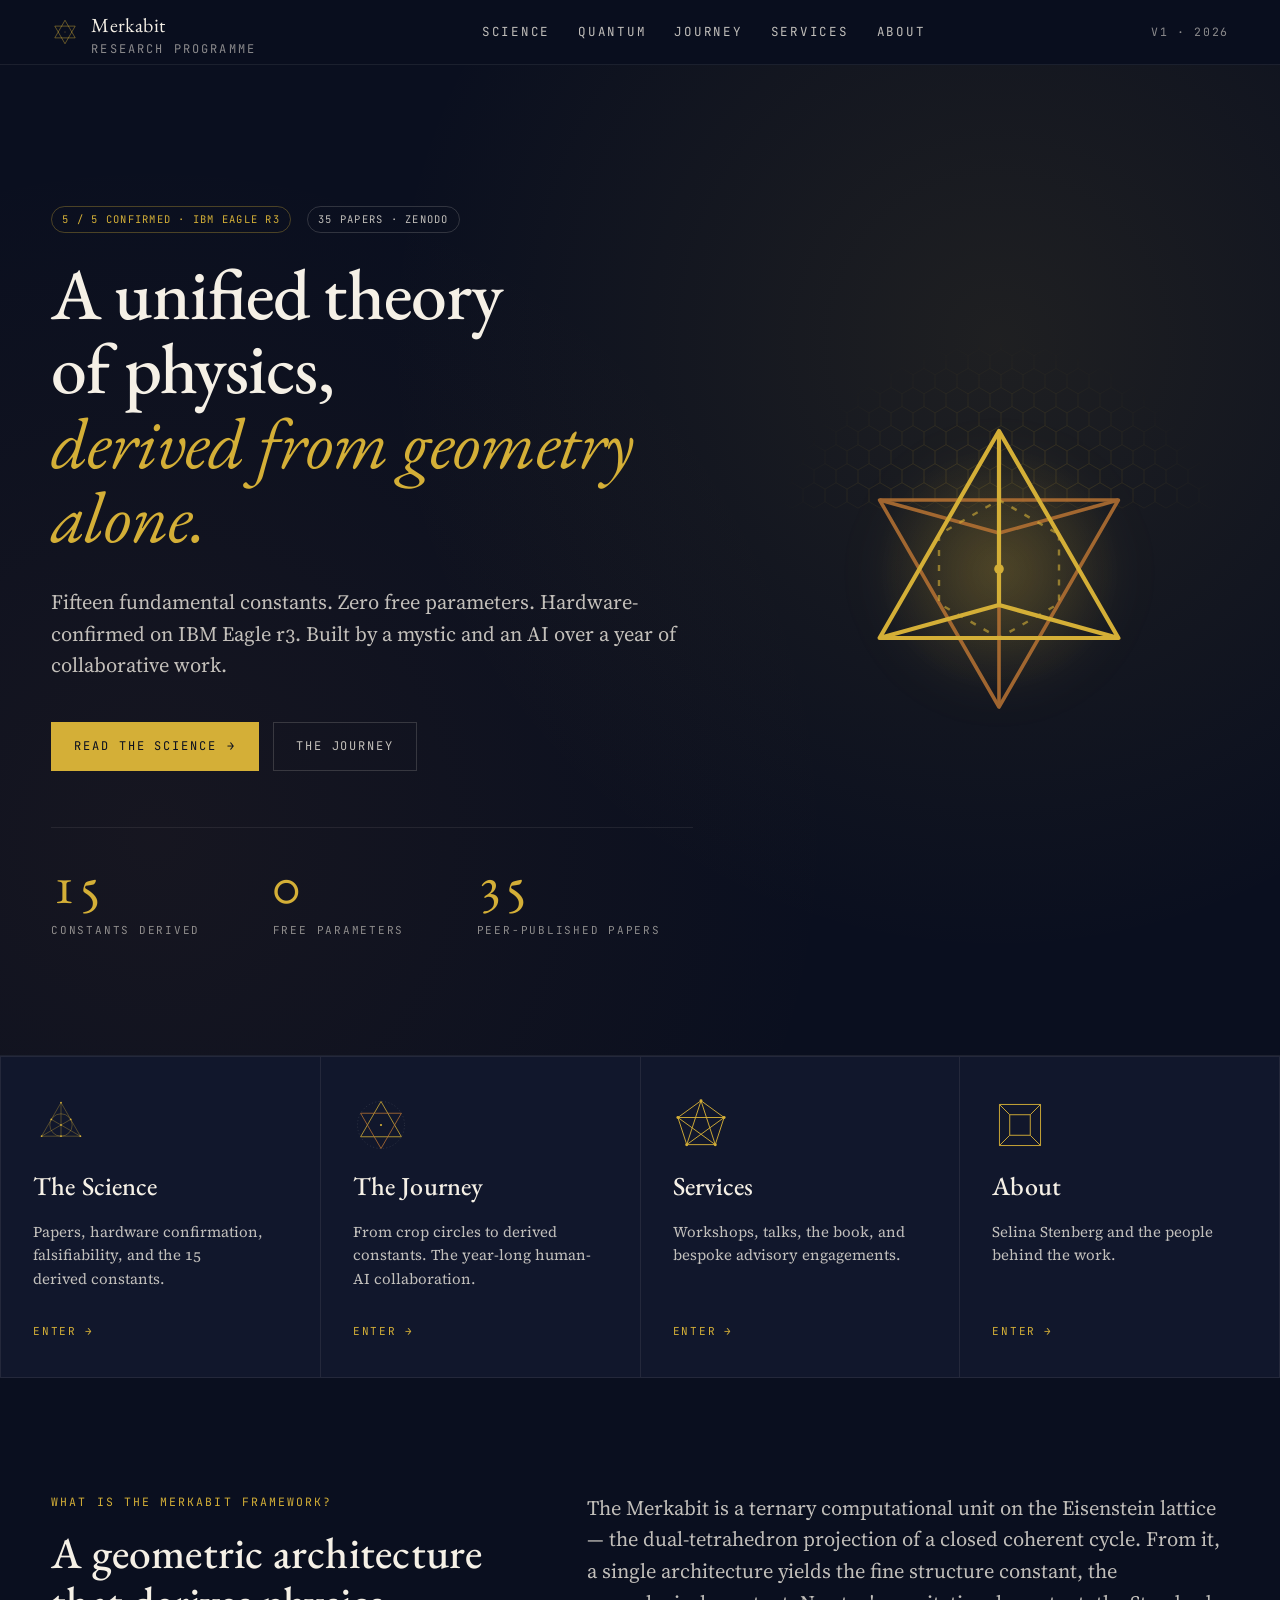
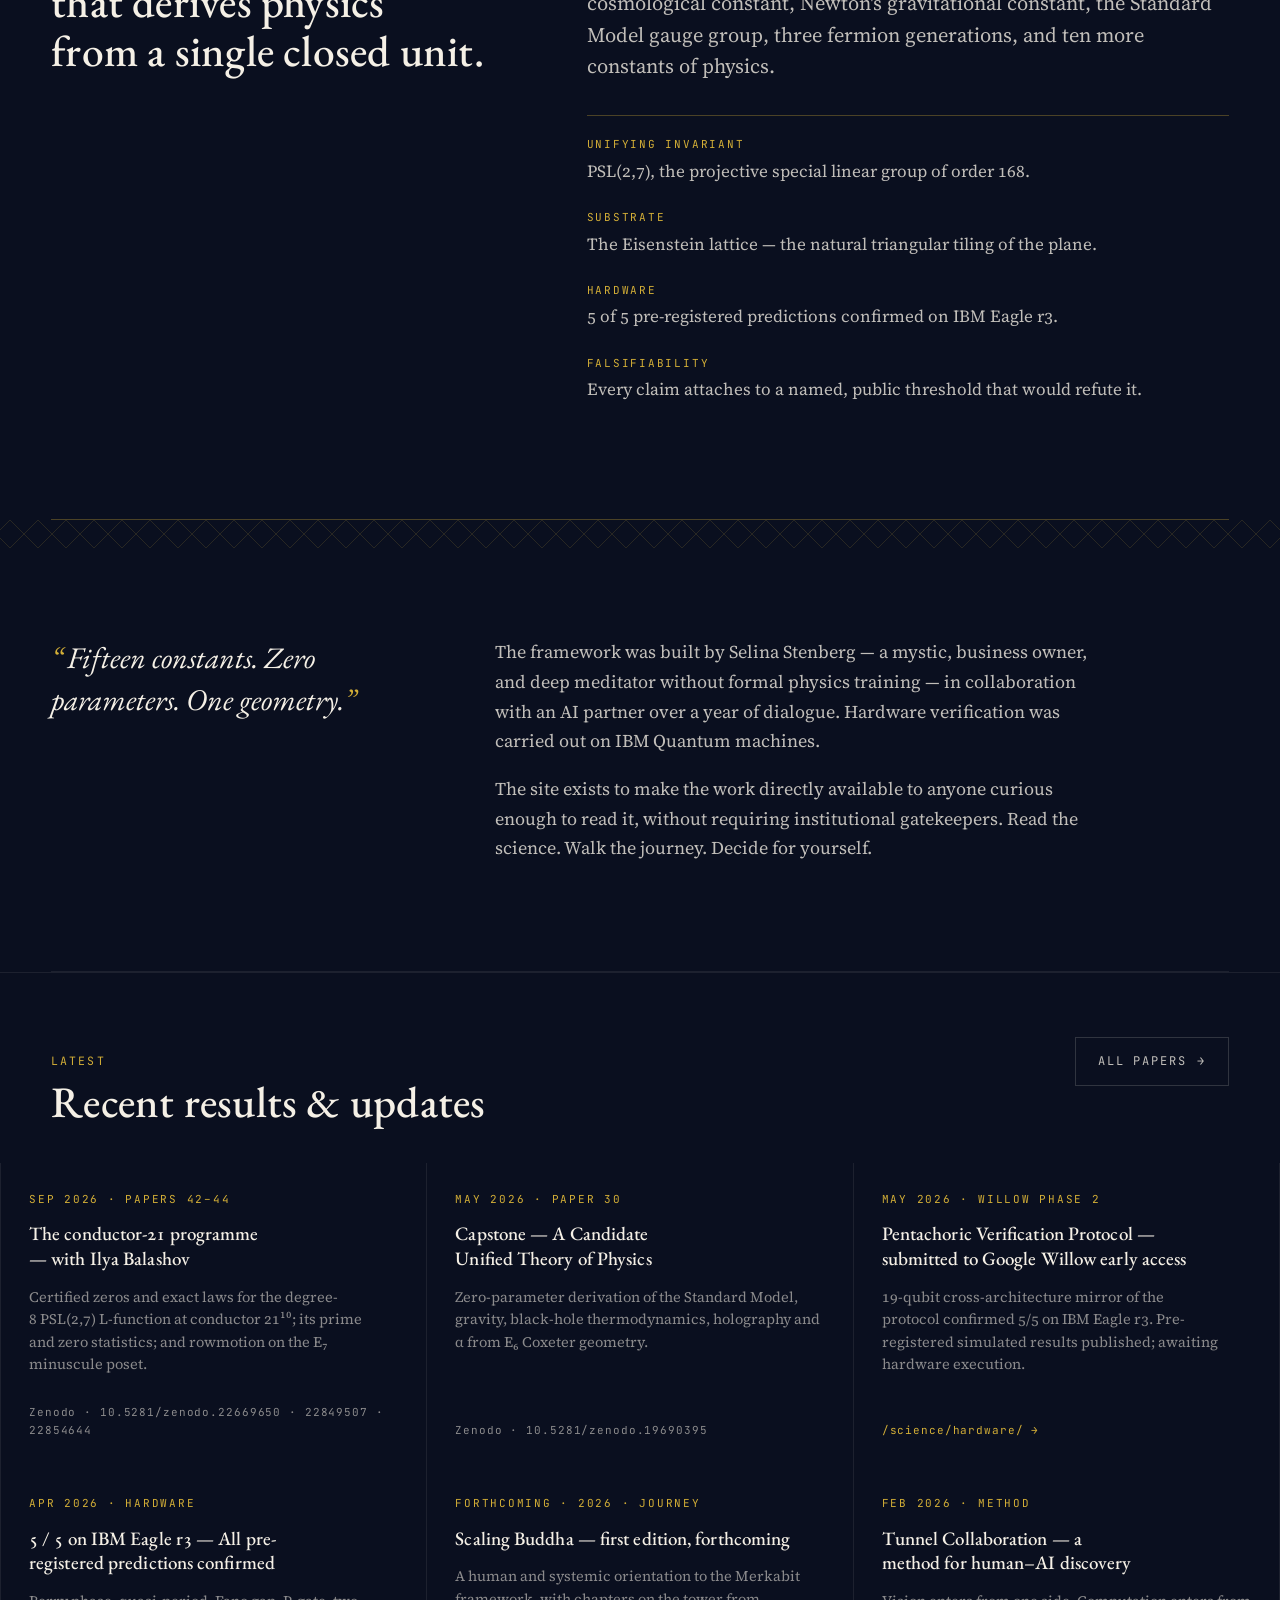
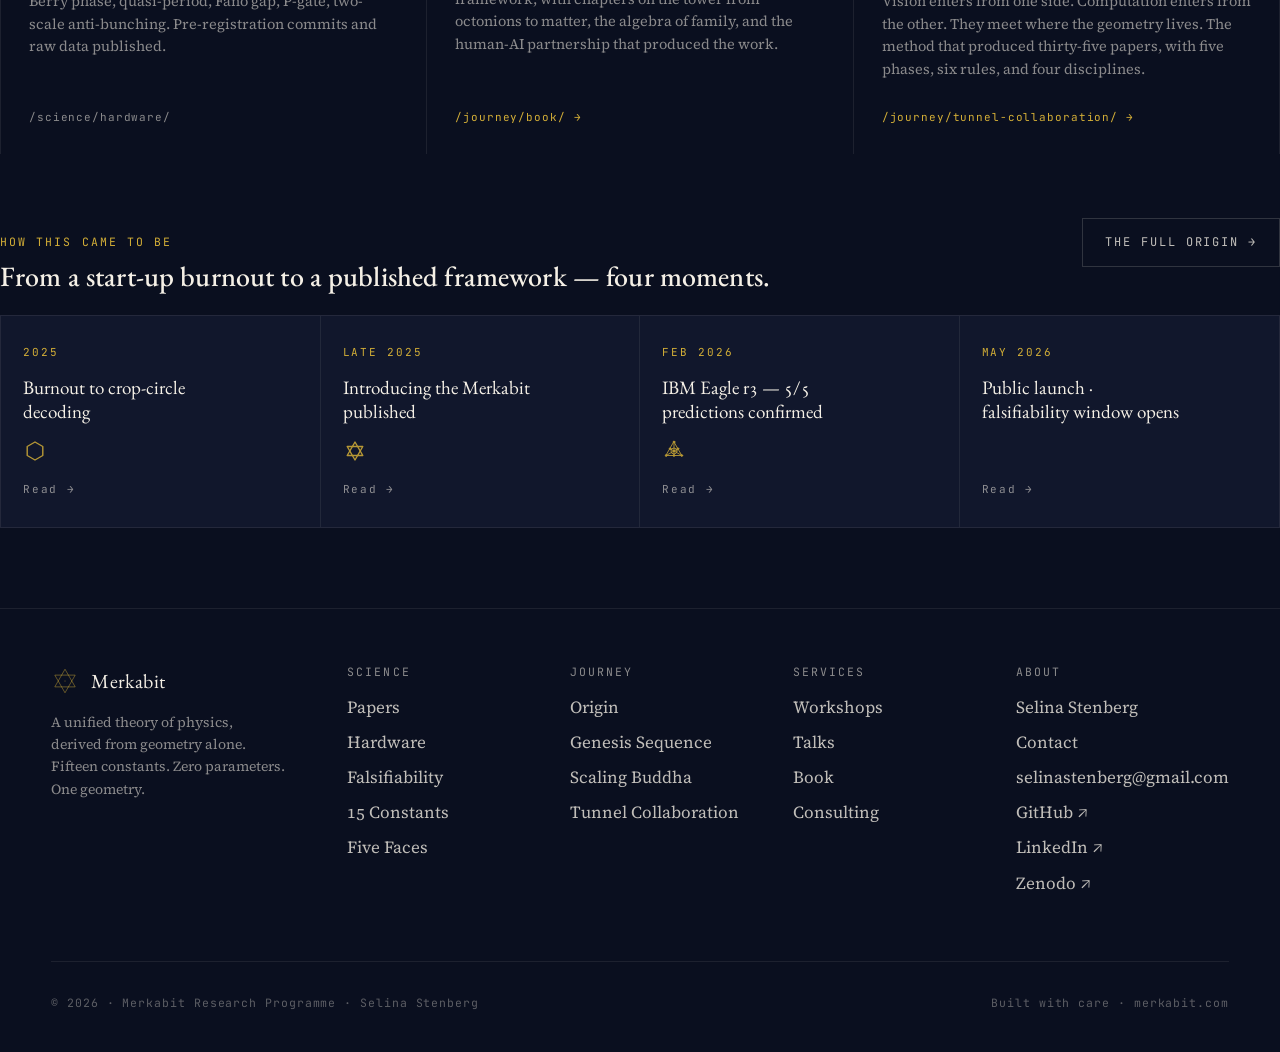
==== commit 8c8e5cc2: "Remove Thor Henning Hetland from the site; new contact email; swap RH papers for conductor-21 series" ====
--- a/index.html
+++ b/index.html
@@ -175,10 +175,21 @@
     .pull .body { color: var(--ink-mid); max-width: var(--measure); font-size: 18px; line-height: 1.65; }
 
     @media (max-width: 900px) {
-      .hero .wrap--wide, .what-is, .pull { grid-template-columns: 1fr; }
-      .hero-stats { grid-template-columns: 1fr 1fr; gap: 24px; }
+      .hero { padding: 56px 0 64px; }
+      .hero .wrap--wide, .what-is, .pull { grid-template-columns: 1fr; gap: 48px; }
+      .hero-art { aspect-ratio: 1 / 1; max-width: 280px; margin: 0 auto; width: 100%; }
+      .hero-stats { grid-template-columns: repeat(3, 1fr); gap: 20px; margin-top: 36px; padding-top: 22px; }
+      .hero-stats .n { font-size: 32px; }
       .section-cards .grid-4, .latest-grid { grid-template-columns: 1fr; }
-      .scard { border-bottom: 1px solid var(--line); }
+      .scard { border-bottom: 1px solid var(--line); padding: 28px 22px; }
+      .scard h3 { font-size: 22px; }
+      .latest-item { padding: 24px 22px; }
+    }
+    @media (max-width: 480px) {
+      .hero h1 { font-size: clamp(36px, 9vw, 48px); }
+      .hero-stats { grid-template-columns: 1fr 1fr; gap: 18px; }
+      .hero-stats > *:nth-child(3) { grid-column: 1 / -1; }
+      .hero-stats .n { font-size: 28px; }
     }
   </style>
 </head>
@@ -253,7 +264,7 @@
             <span class="scard-icon" id="ic-about"></span>
             <h3>About</h3>
             <p class="txt-mid" style="font-size:15px;line-height:1.55;">
-              Selina Stenberg, Thor H. Hetland, and the people behind the work.
+              Selina Stenberg and the people behind the work.
             </p>
             <span class="scard-meta">Enter <span class="arrow">→</span></span>
           </a>
@@ -294,7 +305,7 @@
           <blockquote>Fifteen constants. Zero parameters. One geometry.</blockquote>
           <div class="body">
             <p>
-              The framework was built by Selina Stenberg — a mystic, business owner, and deep meditator without formal physics training — in collaboration with an AI partner over a year of dialogue. Hardware verification is led by CTO Thor Henning Hetland on IBM Quantum machines.
+              The framework was built by Selina Stenberg — a mystic, business owner, and deep meditator without formal physics training — in collaboration with an AI partner over a year of dialogue. Hardware verification was carried out on IBM Quantum machines.
             </p>
             <p>
               The site exists to make the work directly available to anyone curious enough to read it, without requiring institutional gatekeepers. Read the science. Walk the journey. Decide for yourself.
@@ -316,6 +327,12 @@
         </div>
         <div class="latest-grid">
           <div class="latest-item">
+            <span class="stamp">Sep 2026 · Papers 42–44</span>
+            <h4>The conductor-21 programme — with Ilya Balashov</h4>
+            <p class="txt-dim" style="font-size:14.5px; line-height:1.55;">Certified zeros and exact laws for the degree-8 PSL(2,7) L-function at conductor 21¹⁰; its prime and zero statistics; and rowmotion on the E₇ minuscule poset.</p>
+            <span class="meta">Zenodo · 10.5281/zenodo.22669650 · 22849507 · 22854644</span>
+          </div>
+          <div class="latest-item">
             <span class="stamp">May 2026 · Paper 30</span>
             <h4>Capstone — A Candidate Unified Theory of Physics</h4>
             <p class="txt-dim" style="font-size:14.5px; line-height:1.55;">Zero-parameter derivation of the Standard Model, gravity, black-hole thermodynamics, holography and α from E₆ Coxeter geometry.</p>
@@ -326,12 +343,6 @@
             <h4>Pentachoric Verification Protocol — submitted to Google Willow early access</h4>
             <p class="txt-dim" style="font-size:14.5px; line-height:1.55;">19-qubit cross-architecture mirror of the protocol confirmed 5/5 on IBM Eagle r3. Pre-registered simulated results published; awaiting hardware execution.</p>
             <span class="meta"><a href="hardware.html" style="color:var(--gold);">/science/hardware/ →</a></span>
-          </div>
-          <div class="latest-item">
-            <span class="stamp">Apr 2026 · Paper 3 · arXiv</span>
-            <h4>The Rotation Gap Is Not An Error — published to arXiv</h4>
-            <p class="txt-dim" style="font-size:14.5px; line-height:1.55;">Ternary structure in IBM Quantum hardware, identified as architectural rather than noise. Cross-deposited to arXiv from Zenodo.</p>
-            <span class="meta"><a href="https://arxiv.org/abs/2604.11963" target="_blank" rel="noopener" style="color:var(--gold);">arXiv:2604.11963 ↗</a></span>
           </div>
           <div class="latest-item">
             <span class="stamp">Apr 2026 · Hardware</span>
--- a/styles/site.css
+++ b/styles/site.css
@@ -353,9 +353,124 @@
 .stack-lg > * + * { margin-top: 36px; }
 .stack-xl > * + * { margin-top: 64px; }
 
+/* ---------- mobile nav (hamburger button + drawer) ---------- */
+
+.nav-toggle {
+  display: none;
+  width: 44px;
+  height: 44px;
+  background: transparent;
+  border: 1px solid var(--line-strong);
+  cursor: pointer;
+  padding: 0;
+  flex-direction: column;
+  align-items: center;
+  justify-content: center;
+  gap: 5px;
+  border-radius: 0;
+  position: relative;
+  z-index: 60;
+}
+.nav-toggle .bar {
+  width: 22px;
+  height: 1.5px;
+  background: var(--ink);
+  transition: transform 200ms ease, opacity 200ms ease;
+  transform-origin: center;
+}
+body.nav-open .nav-toggle .bar:nth-child(1) { transform: translateY(6.5px) rotate(45deg); }
+body.nav-open .nav-toggle .bar:nth-child(2) { opacity: 0; }
+body.nav-open .nav-toggle .bar:nth-child(3) { transform: translateY(-6.5px) rotate(-45deg); }
+
+.mobile-nav {
+  position: fixed;
+  inset: 64px 0 0 0;
+  background: var(--bg);
+  z-index: 55;
+  pointer-events: none;
+  opacity: 0;
+  transition: opacity 200ms ease;
+  overflow-y: auto;
+}
+body.nav-open .mobile-nav {
+  pointer-events: auto;
+  opacity: 1;
+}
+.mobile-nav-inner {
+  display: flex;
+  flex-direction: column;
+  padding: 32px 24px 64px;
+  gap: 4px;
+}
+.mobile-nav a {
+  font-family: var(--font-display);
+  font-size: 28px;
+  color: var(--ink);
+  padding: 18px 4px;
+  border-bottom: 1px solid var(--line);
+  letter-spacing: 0.01em;
+}
+.mobile-nav a.active { color: var(--gold); }
+.mobile-nav-cta {
+  margin-top: 24px;
+  font-family: var(--font-mono) !important;
+  font-size: 13px !important;
+  color: var(--gold) !important;
+  letter-spacing: 0.14em !important;
+  text-transform: uppercase;
+  border-bottom: none !important;
+  padding: 14px 0 !important;
+}
+
+/* ---------- main responsive sweep ---------- */
+
+@media (max-width: 1024px) {
+  .site-footer .wrap--wide { grid-template-columns: 1fr 1fr 1fr; }
+}
+
 @media (max-width: 900px) {
+  /* Generic grid utilities collapse */
   .grid-2, .grid-3, .grid-4, .grid-5 { grid-template-columns: 1fr; }
-  .site-footer .wrap--wide { grid-template-columns: 1fr 1fr; }
-  .site-header .wrap--wide { grid-template-columns: auto auto; }
+
+  /* Header / nav */
+  .site-header .wrap--wide {
+    grid-template-columns: auto 1fr auto;
+    gap: 12px;
+    padding-left: 20px;
+    padding-right: 20px;
+  }
   .nav { display: none; }
-}
+  .nav-meta { display: none; }
+  .nav-toggle { display: inline-flex; }
+  body.nav-open { overflow: hidden; }
+
+  /* Footer collapses to 2 columns, then 1 */
+  .site-footer { padding: 40px 0 32px; margin-top: 56px; }
+  .site-footer .wrap--wide {
+    grid-template-columns: 1fr 1fr;
+    gap: 32px;
+  }
+  .site-footer .meta {
+    flex-direction: column;
+    align-items: flex-start;
+    gap: 8px;
+    text-align: left;
+  }
+
+  /* Brand wordmark scaling */
+  .brand .wordmark { font-size: 17px; }
+  .brand .wordmark .small { font-size: 10px; letter-spacing: 0.14em; }
+
+  /* Wraps tighter on mobile */
+  .wrap, .wrap--narrow, .wrap--wide { padding-left: 20px; padding-right: 20px; }
+
+  /* Section heads stack */
+  .section-head { flex-direction: column; align-items: flex-start; gap: 16px; }
+  .section-head .eyebrow { white-space: normal; }
+}
+
+@media (max-width: 600px) {
+  .site-footer .wrap--wide { grid-template-columns: 1fr; }
+  .mobile-nav a { font-size: 22px; padding: 14px 4px; }
+  .wrap, .wrap--narrow, .wrap--wide { padding-left: 16px; padding-right: 16px; }
+}
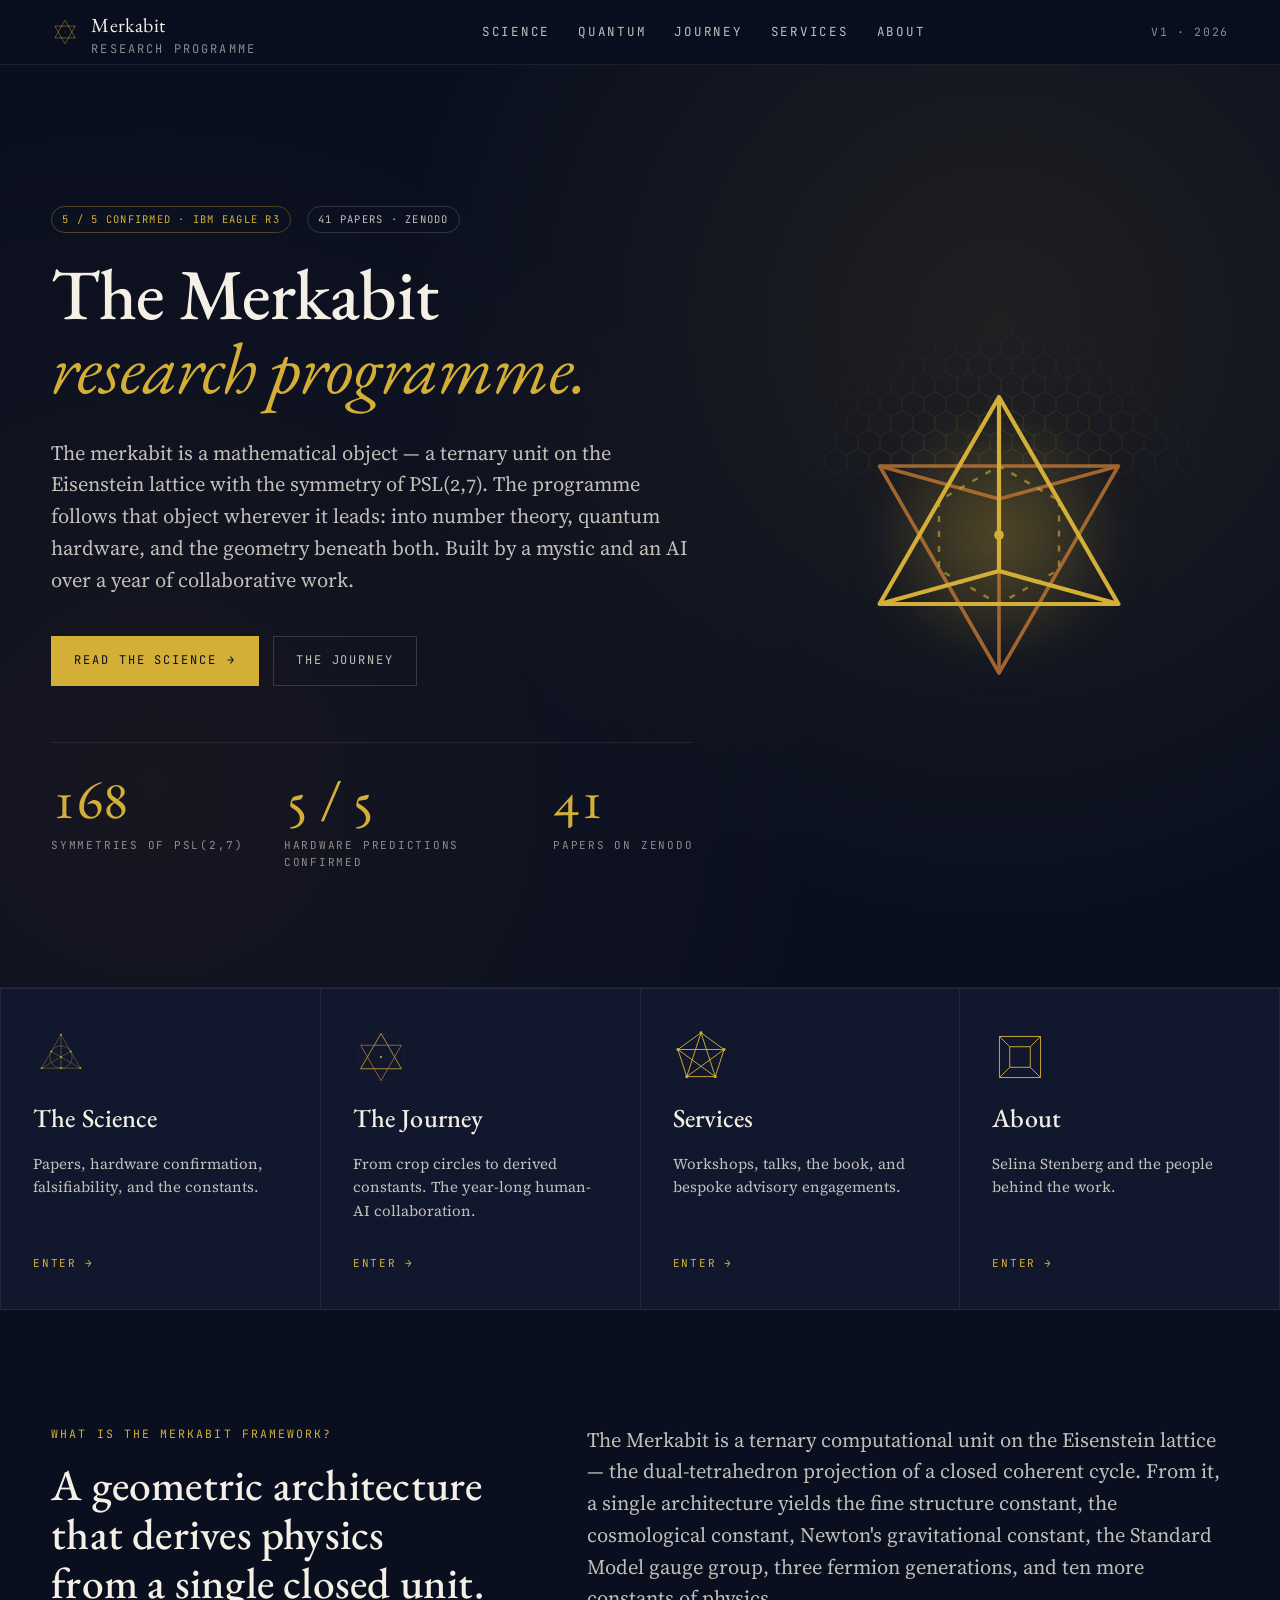
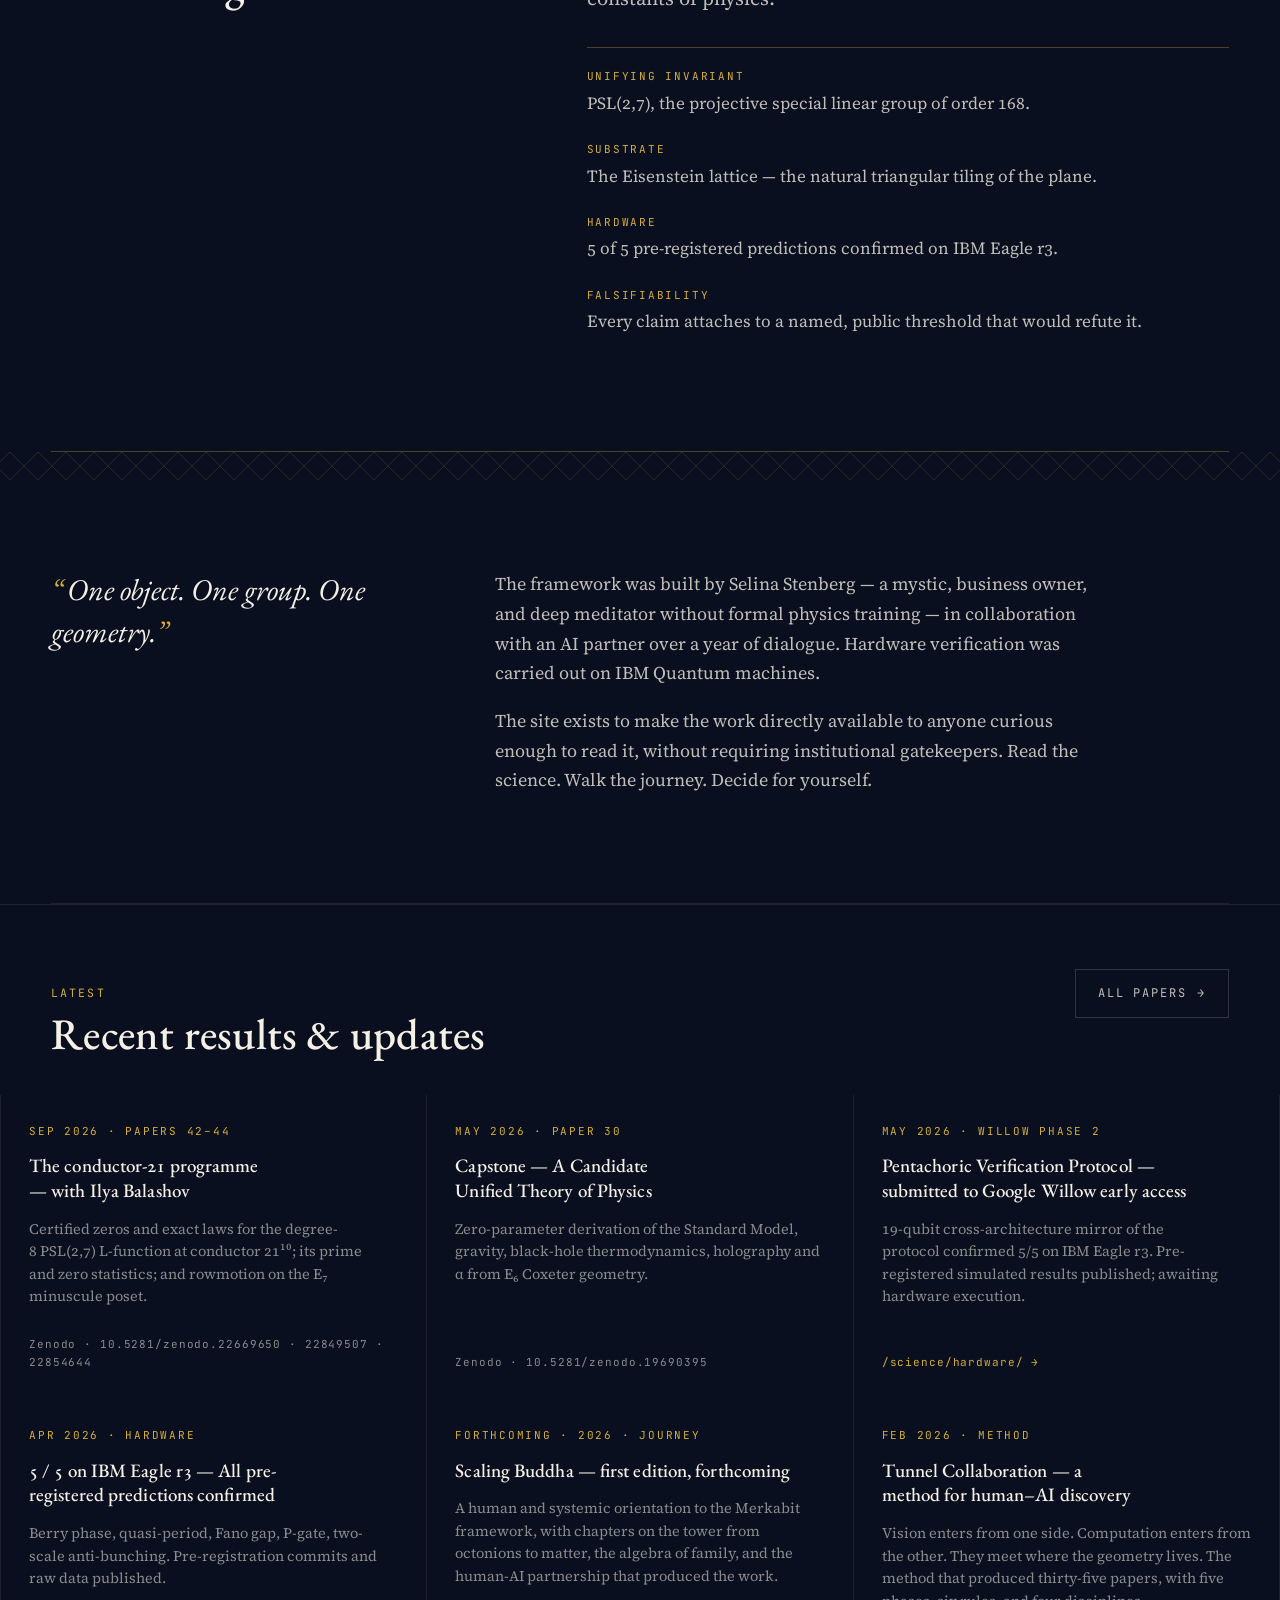
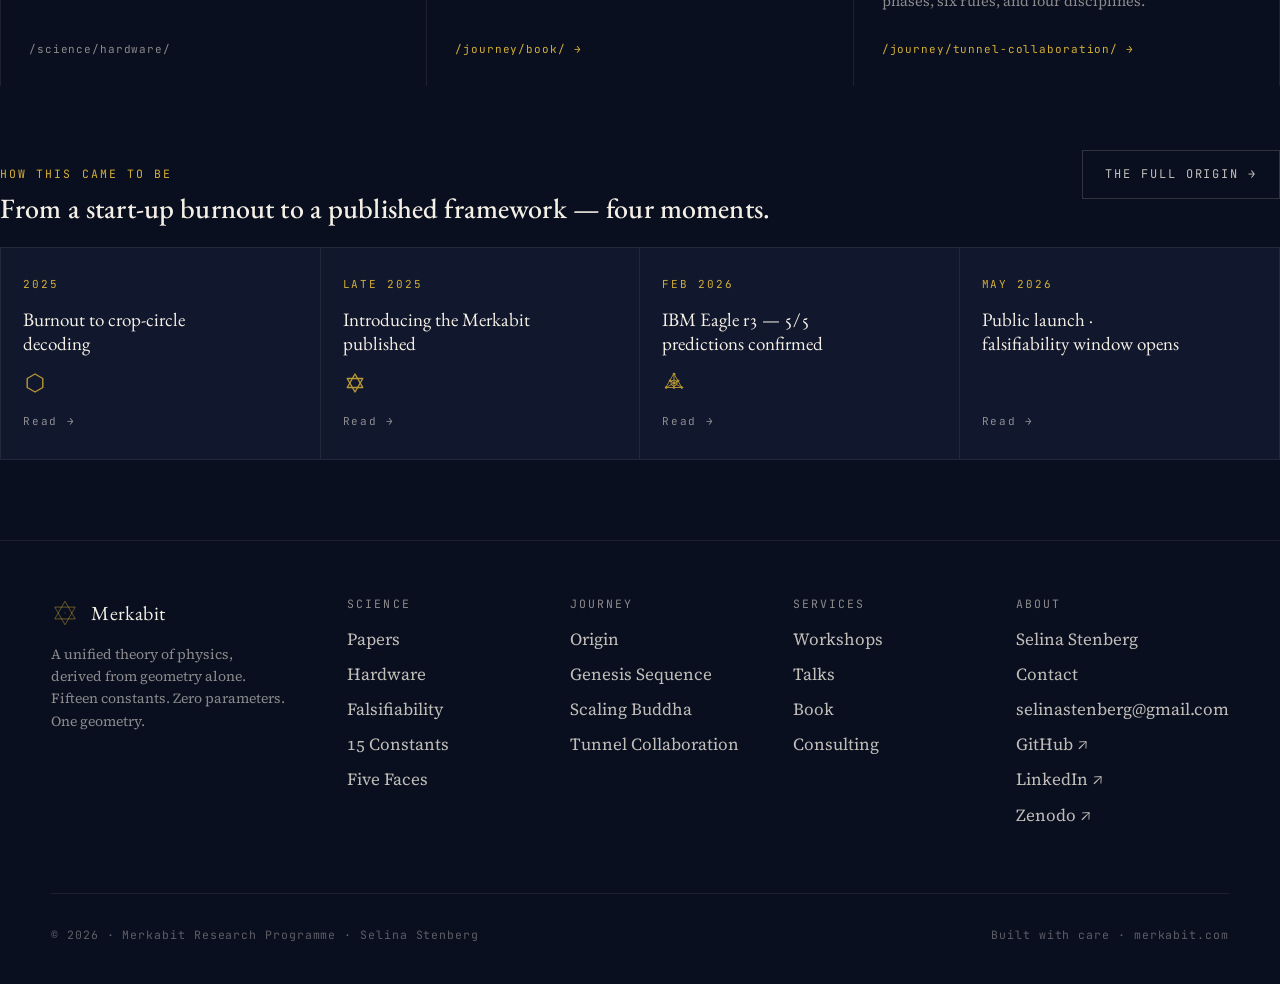
==== commit 11572d78: "Reframe homepage: Merkabit research programme, mathematical object; drop constants claims Hero h1/le" ====
--- a/index.html
+++ b/index.html
@@ -2,7 +2,7 @@
 <html lang="en">
 <head>
   <meta charset="utf-8"/>
-  <title>Merkabit — A unified theory derived from geometry alone</title>
+  <title>Merkabit — Research programme</title>
   <meta name="viewport" content="width=device-width,initial-scale=1"/>
   <link rel="preconnect" href="https://fonts.googleapis.com"/>
   <link rel="preconnect" href="https://fonts.gstatic.com" crossorigin/>
@@ -204,14 +204,15 @@
         <div>
           <div class="row" style="margin-bottom:24px;">
             <span class="pill pill--gold">5 / 5 Confirmed · IBM Eagle r3</span>
-            <span class="pill">35 Papers · Zenodo</span>
+            <span class="pill">41 Papers · Zenodo</span>
           </div>
           <h1>
-            A unified theory of physics,<br/>
-            <span class="accent">derived from geometry alone.</span>
+            The Merkabit<br/>
+            <span class="accent">research programme.</span>
           </h1>
           <p class="lede" style="margin-top:32px;">
-            Fifteen fundamental constants. Zero free parameters. Hardware-confirmed on IBM Eagle&nbsp;r3.
+            The merkabit is a mathematical object — a ternary unit on the Eisenstein lattice with the symmetry of PSL(2,7).
+            The programme follows that object wherever it leads: into number theory, quantum hardware, and the geometry beneath both.
             Built by a mystic and an AI over a year of collaborative work.
           </p>
           <div class="row" style="margin-top:40px; gap:14px;">
@@ -219,9 +220,9 @@
             <a class="btn btn--ghost" href="journey.html">The journey</a>
           </div>
           <div class="hero-stats">
-            <div><span class="n">15</span><span class="l">Constants derived</span></div>
-            <div><span class="n">0</span><span class="l">Free parameters</span></div>
-            <div><span class="n">35</span><span class="l">Peer-published papers</span></div>
+            <div><span class="n">168</span><span class="l">Symmetries of PSL(2,7)</span></div>
+            <div><span class="n">5 / 5</span><span class="l">Hardware predictions confirmed</span></div>
+            <div><span class="n">41</span><span class="l">Papers on Zenodo</span></div>
           </div>
         </div>
         <div class="hero-art">
@@ -240,7 +241,7 @@
             <span class="scard-icon" id="ic-science"></span>
             <h3>The Science</h3>
             <p class="txt-mid" style="font-size:15px;line-height:1.55;">
-              Papers, hardware confirmation, falsifiability, and the 15 derived constants.
+              Papers, hardware confirmation, falsifiability, and the constants.
             </p>
             <span class="scard-meta">Enter <span class="arrow">→</span></span>
           </a>
@@ -302,7 +303,7 @@
     <section style="padding:0;">
       <div class="wrap wrap--wide">
         <div class="pull">
-          <blockquote>Fifteen constants. Zero parameters. One geometry.</blockquote>
+          <blockquote>One object. One group. One geometry.</blockquote>
           <div class="body">
             <p>
               The framework was built by Selina Stenberg — a mystic, business owner, and deep meditator without formal physics training — in collaboration with an AI partner over a year of dialogue. Hardware verification was carried out on IBM Quantum machines.
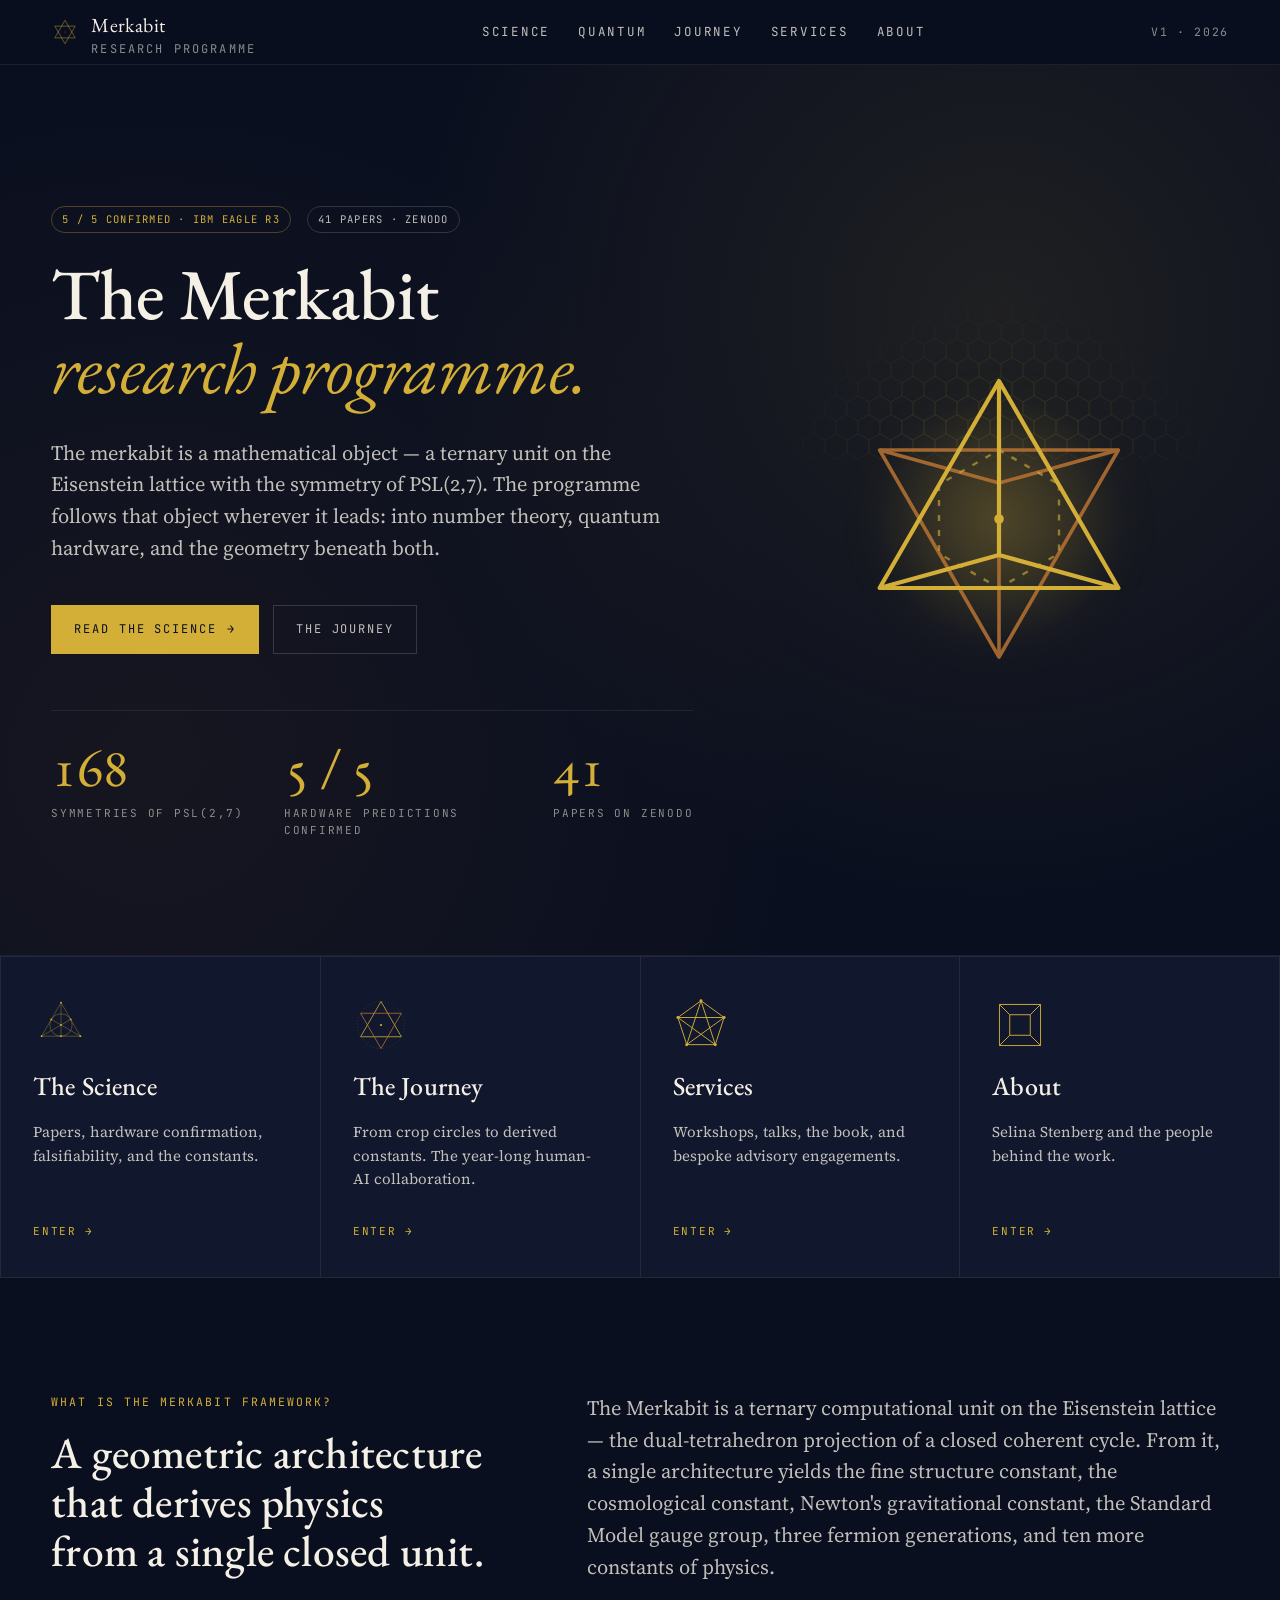
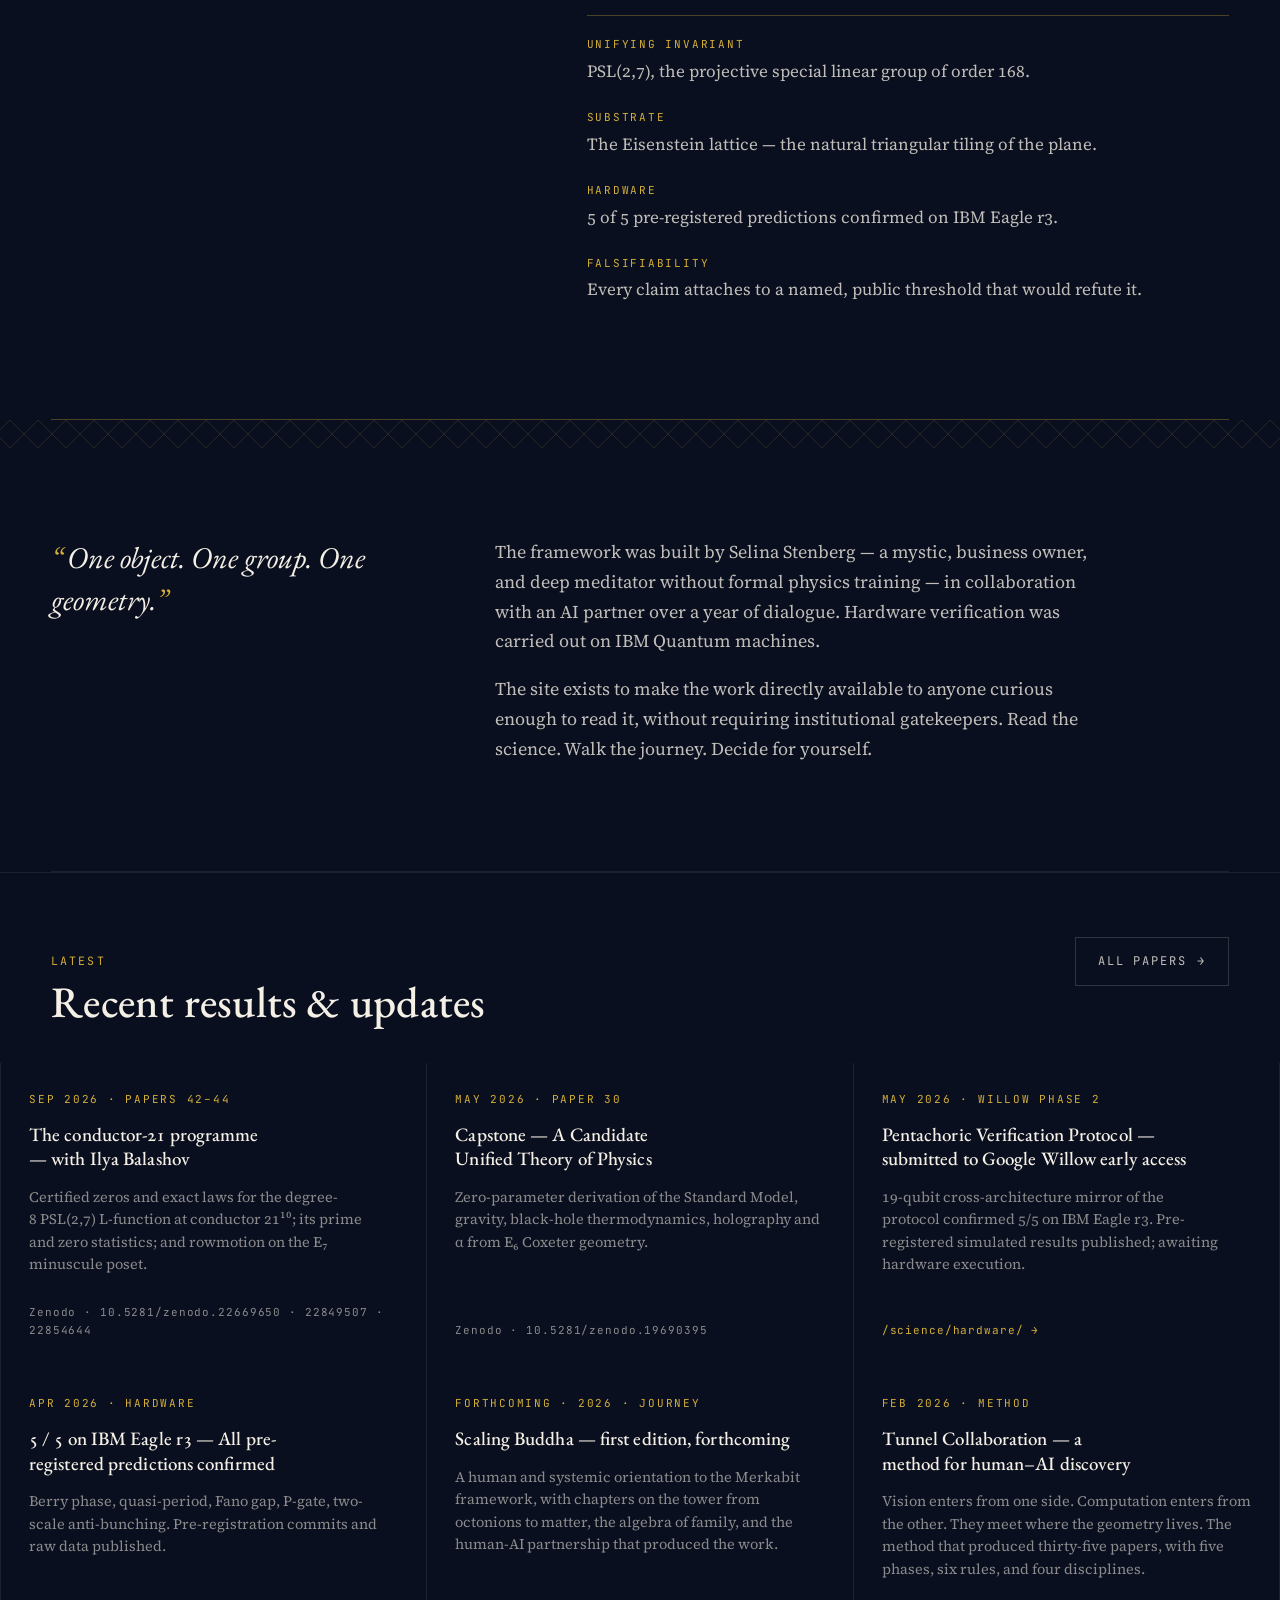
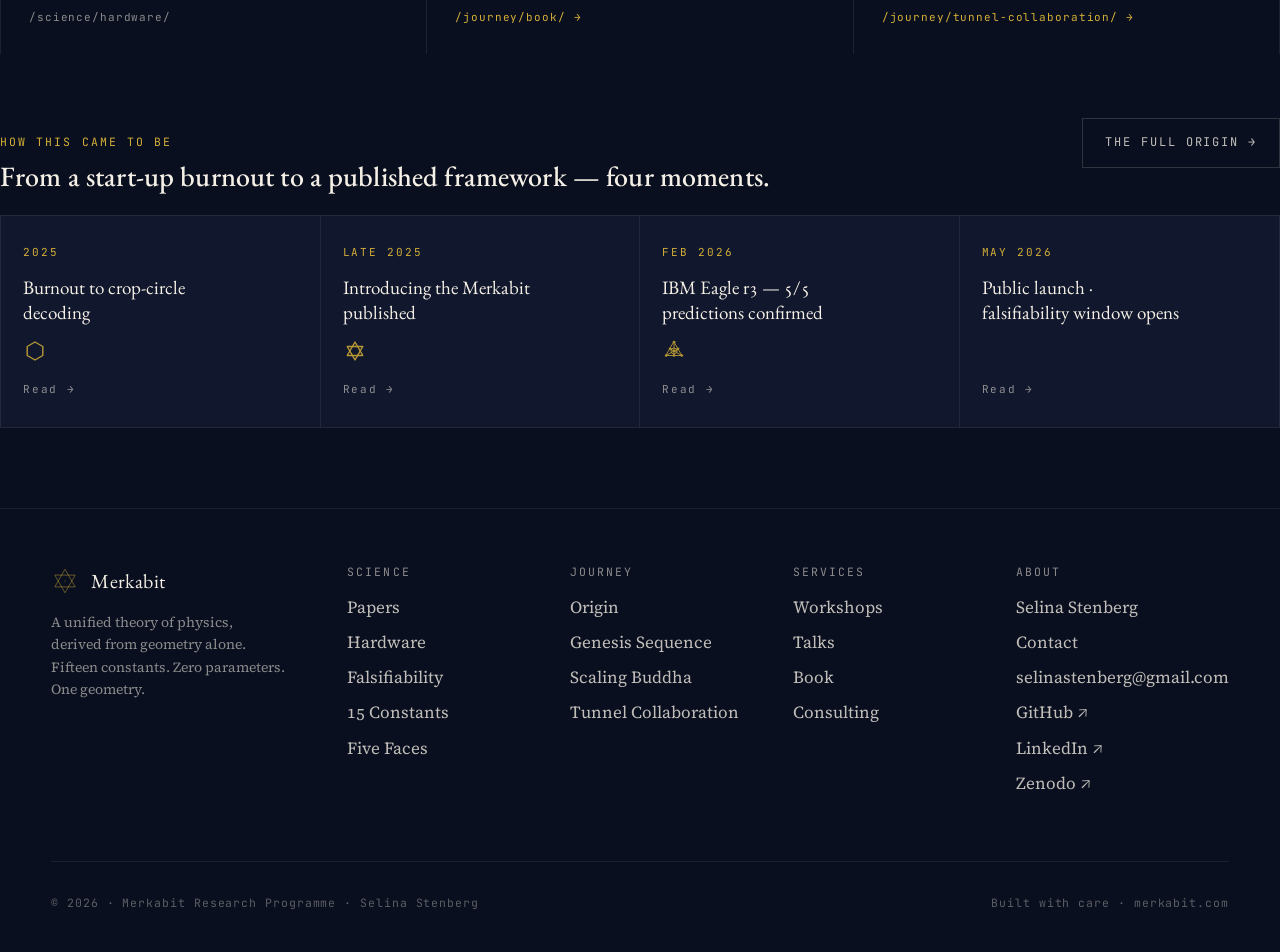
==== commit b5c72513: "Hero: drop the 'mystic and an AI' line Co-Authored-By: Claude Fable 5.1 <noreply@anthropic.com>" ====
--- a/index.html
+++ b/index.html
@@ -213,7 +213,6 @@
           <p class="lede" style="margin-top:32px;">
             The merkabit is a mathematical object — a ternary unit on the Eisenstein lattice with the symmetry of PSL(2,7).
             The programme follows that object wherever it leads: into number theory, quantum hardware, and the geometry beneath both.
-            Built by a mystic and an AI over a year of collaborative work.
           </p>
           <div class="row" style="margin-top:40px; gap:14px;">
             <a class="btn btn--solid" href="science.html">Read the science <span class="arrow">→</span></a>
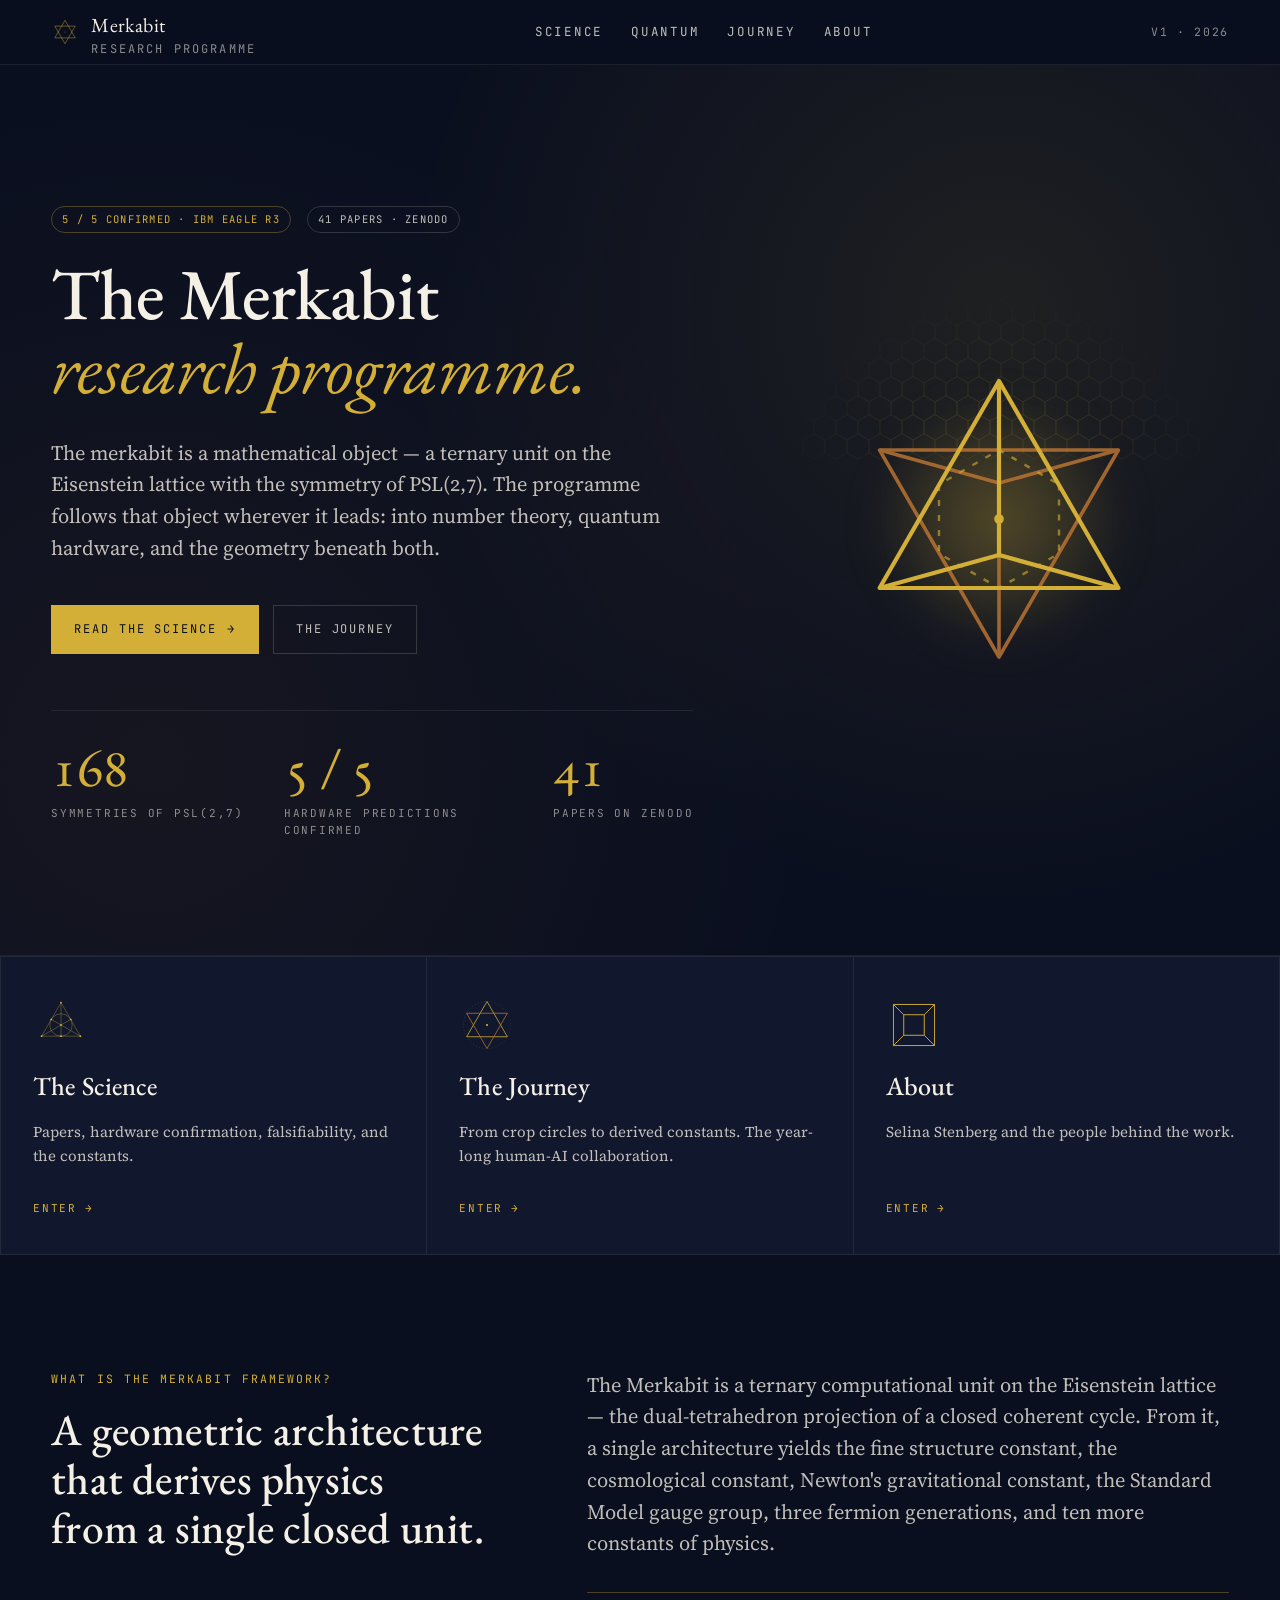
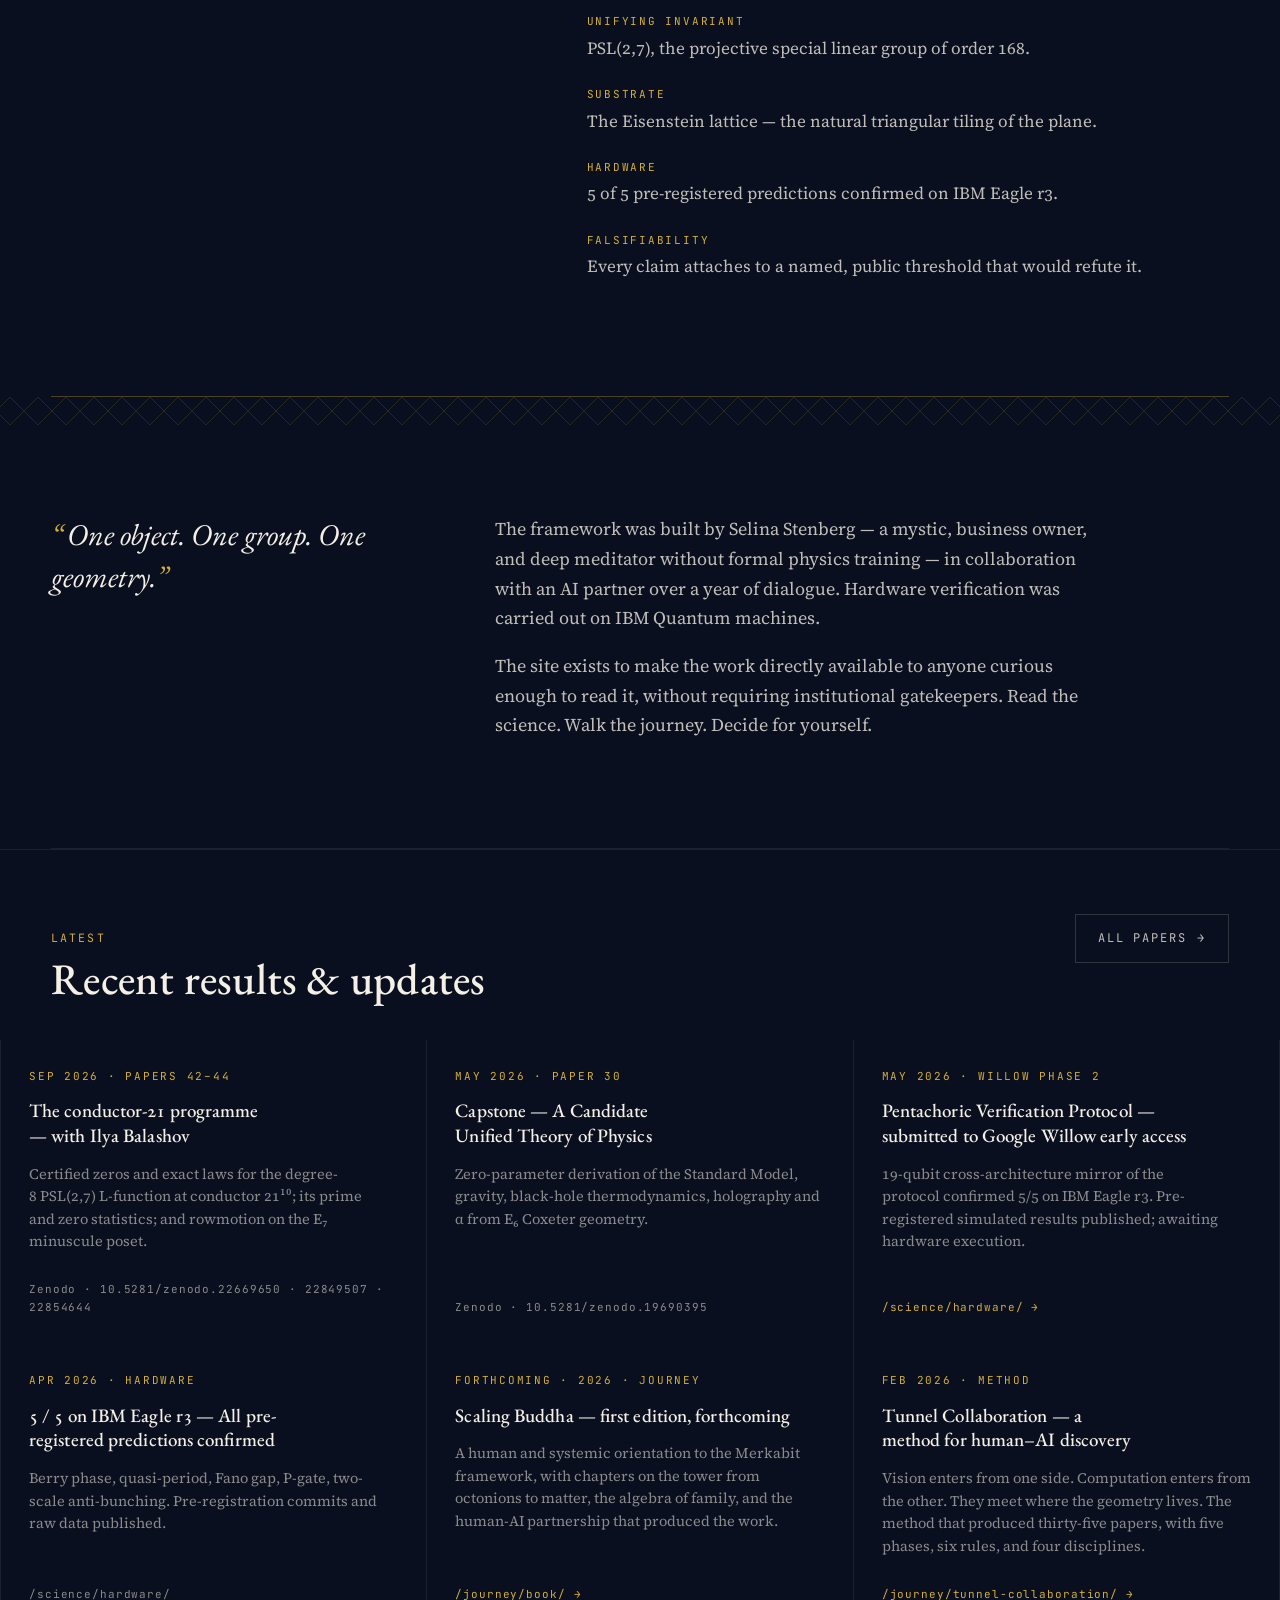
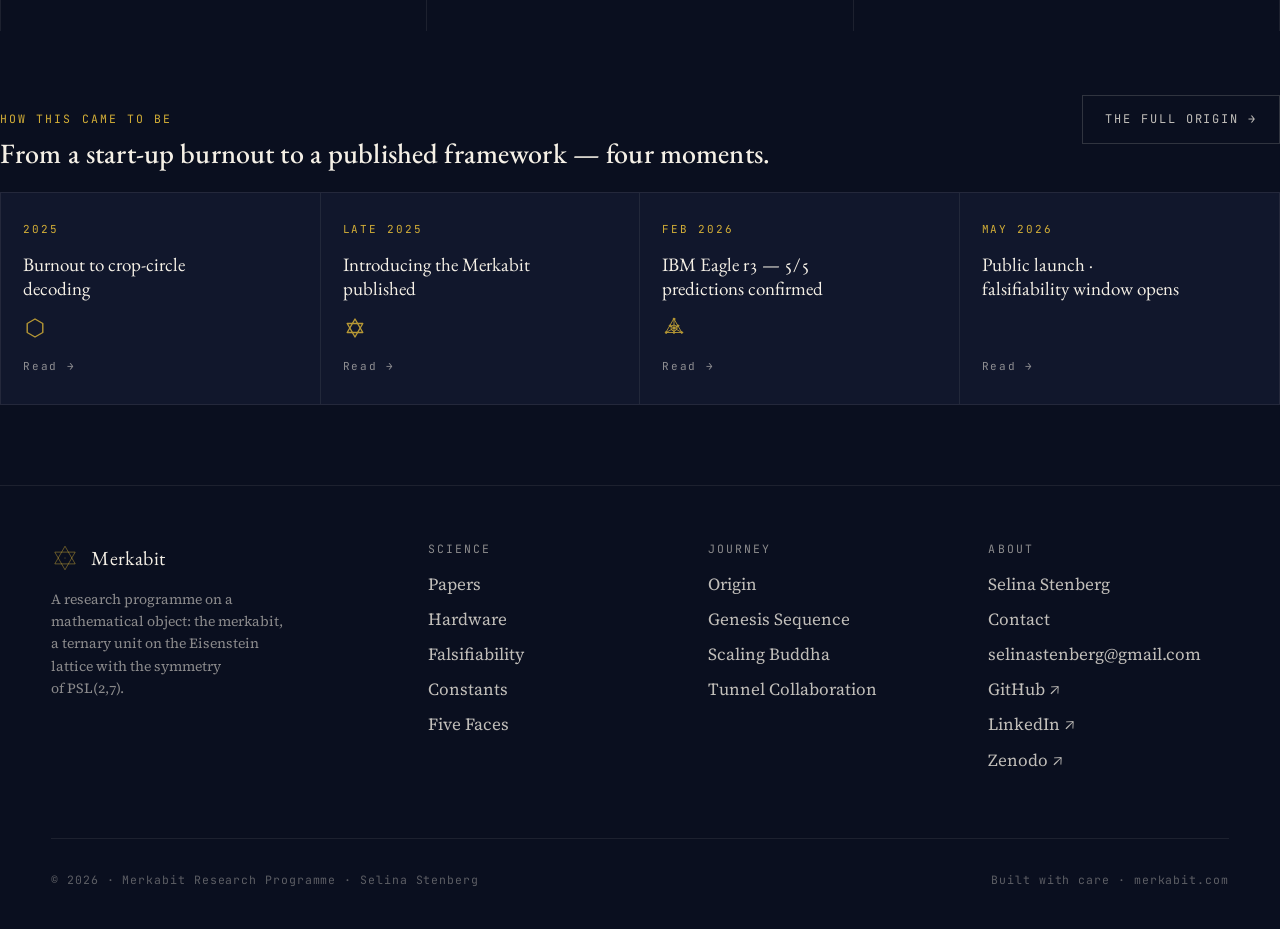
==== commit 03114fb9: "Remove the Services page, Ægis and eXOReaction references services.html is now a redirect stub to ab" ====
--- a/index.html
+++ b/index.html
@@ -93,7 +93,7 @@
       border-top: 1px solid var(--line);
       border-bottom: 1px solid var(--line);
     }
-    .section-cards .grid-4 { gap: 0; border-left: 1px solid var(--line); }
+    .section-cards .grid-3 { gap: 0; border-left: 1px solid var(--line); }
     .scard {
       padding: 40px 32px 36px;
       border-right: 1px solid var(--line);
@@ -180,7 +180,7 @@
       .hero-art { aspect-ratio: 1 / 1; max-width: 280px; margin: 0 auto; width: 100%; }
       .hero-stats { grid-template-columns: repeat(3, 1fr); gap: 20px; margin-top: 36px; padding-top: 22px; }
       .hero-stats .n { font-size: 32px; }
-      .section-cards .grid-4, .latest-grid { grid-template-columns: 1fr; }
+      .section-cards .grid-3, .latest-grid { grid-template-columns: 1fr; }
       .scard { border-bottom: 1px solid var(--line); padding: 28px 22px; }
       .scard h3 { font-size: 22px; }
       .latest-item { padding: 24px 22px; }
@@ -235,7 +235,7 @@
     <!-- SECTION CARDS -->
     <section class="section-cards" style="padding:0;">
       <div class="wrap wrap--wide" style="padding:0;">
-        <div class="grid-4">
+        <div class="grid-3">
           <a class="scard" href="science.html">
             <span class="scard-icon" id="ic-science"></span>
             <h3>The Science</h3>
@@ -249,14 +249,6 @@
             <h3>The Journey</h3>
             <p class="txt-mid" style="font-size:15px;line-height:1.55;">
               From crop circles to derived constants. The year-long human-AI collaboration.
-            </p>
-            <span class="scard-meta">Enter <span class="arrow">→</span></span>
-          </a>
-          <a class="scard" href="services.html">
-            <span class="scard-icon" id="ic-services"></span>
-            <h3>Services</h3>
-            <p class="txt-mid" style="font-size:15px;line-height:1.55;">
-              Workshops, talks, the book, and bespoke advisory engagements.
             </p>
             <span class="scard-meta">Enter <span class="arrow">→</span></span>
           </a>
@@ -354,7 +346,7 @@
             <span class="stamp">Forthcoming · 2026 · Journey</span>
             <h4>Scaling Buddha — first edition, forthcoming</h4>
             <p class="txt-dim" style="font-size:14.5px; line-height:1.55;">A human and systemic orientation to the Merkabit framework, with chapters on the tower from octonions to matter, the algebra of family, and the human-AI partnership that produced the work.</p>
-            <span class="meta"><a href="services.html#book" style="color:var(--gold);">/journey/book/ →</a></span>
+            <span class="meta"><a href="journey.html#book" style="color:var(--gold);">/journey/book/ →</a></span>
           </div>
           <div class="latest-item">
             <span class="stamp">Feb 2026 · Method</span>
@@ -391,7 +383,6 @@
     // Section icons
     document.getElementById('ic-science').innerHTML  = MerkabitGeo.fano({ size: 56 });
     document.getElementById('ic-journey').innerHTML  = MerkabitGeo.merkabit({ size: 56 });
-    document.getElementById('ic-services').innerHTML = MerkabitGeo.pentachoron({ size: 56 });
     document.getElementById('ic-about').innerHTML    = MerkabitGeo.tesseract({ size: 56 });
     if (window.MerkabitTimeline) MerkabitTimeline.renderStrip(document.getElementById('home-strip'), 'journey.html');
   </script>
--- a/styles/site.css
+++ b/styles/site.css
@@ -188,7 +188,7 @@
 }
 .site-footer .wrap--wide {
   display: grid;
-  grid-template-columns: 1.4fr repeat(4, 1fr);
+  grid-template-columns: 1.4fr repeat(3, 1fr);
   gap: 40px;
 }
 .site-footer h4 {
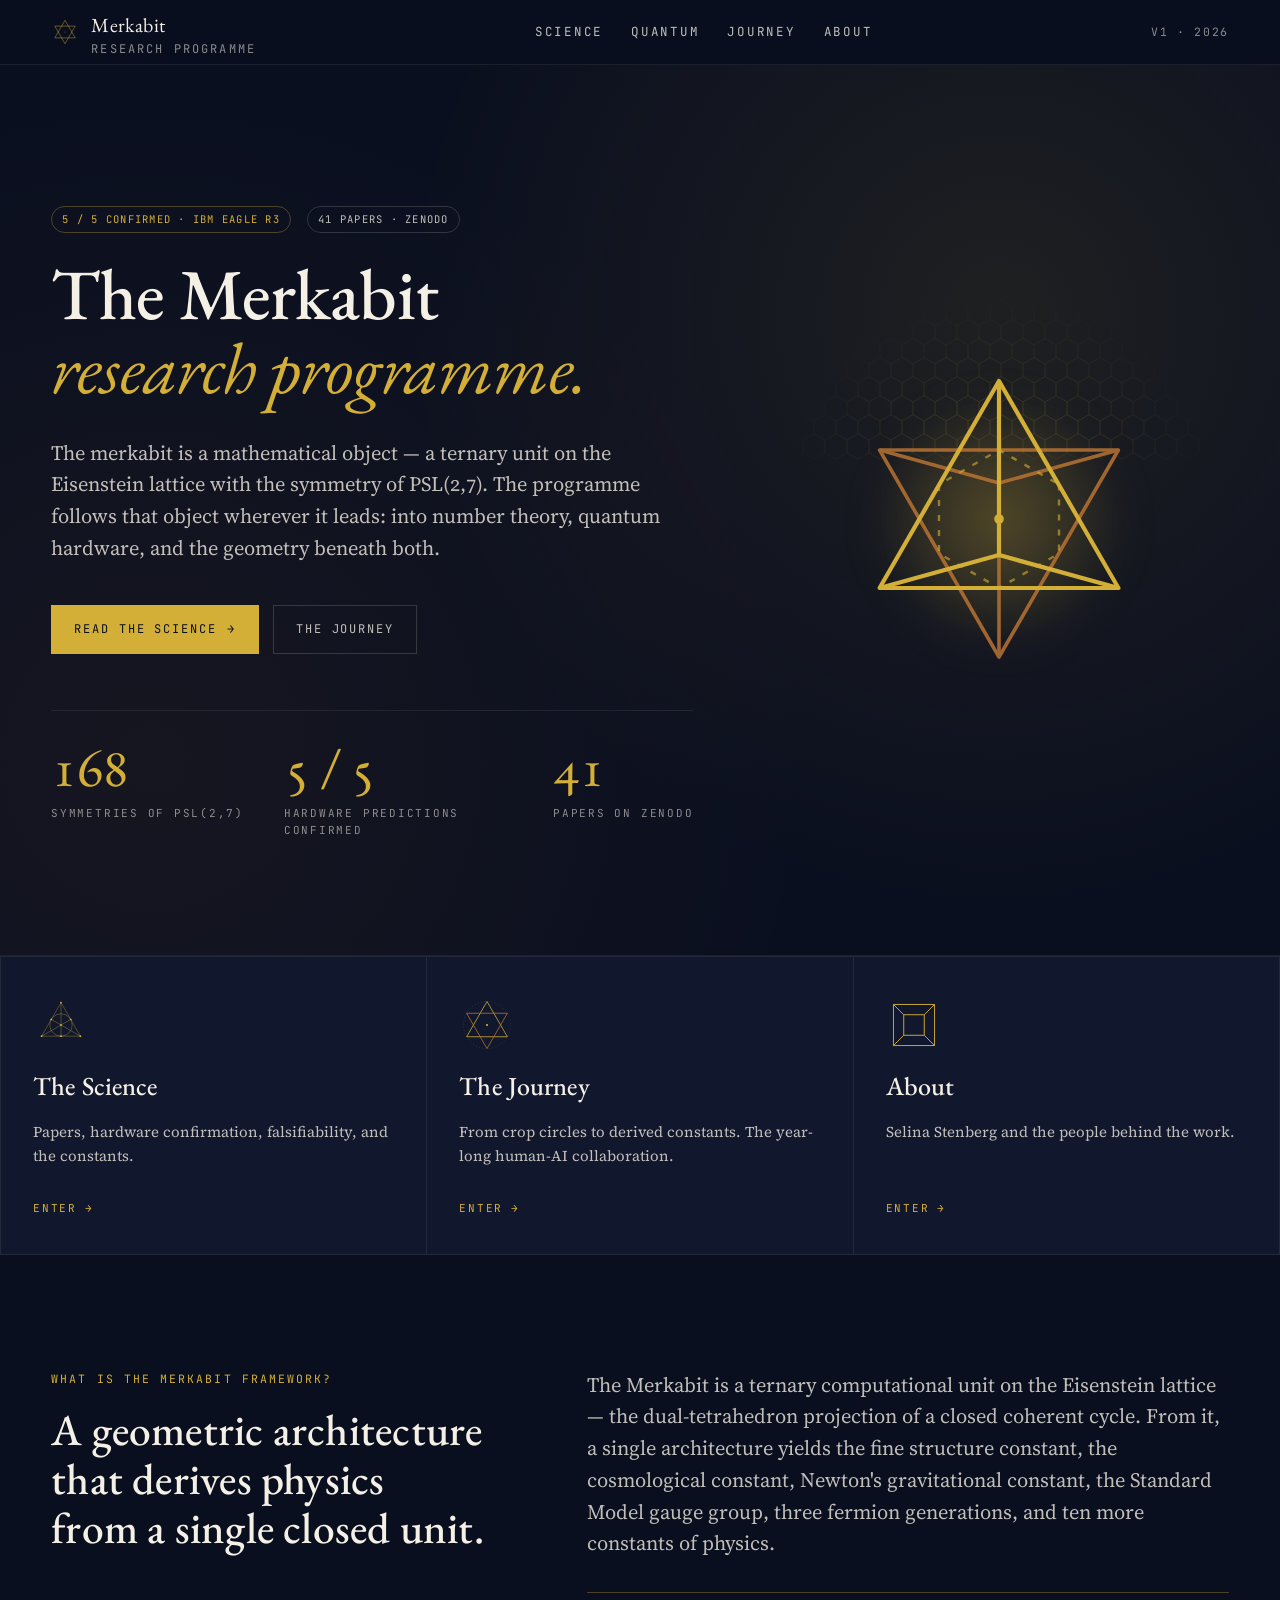
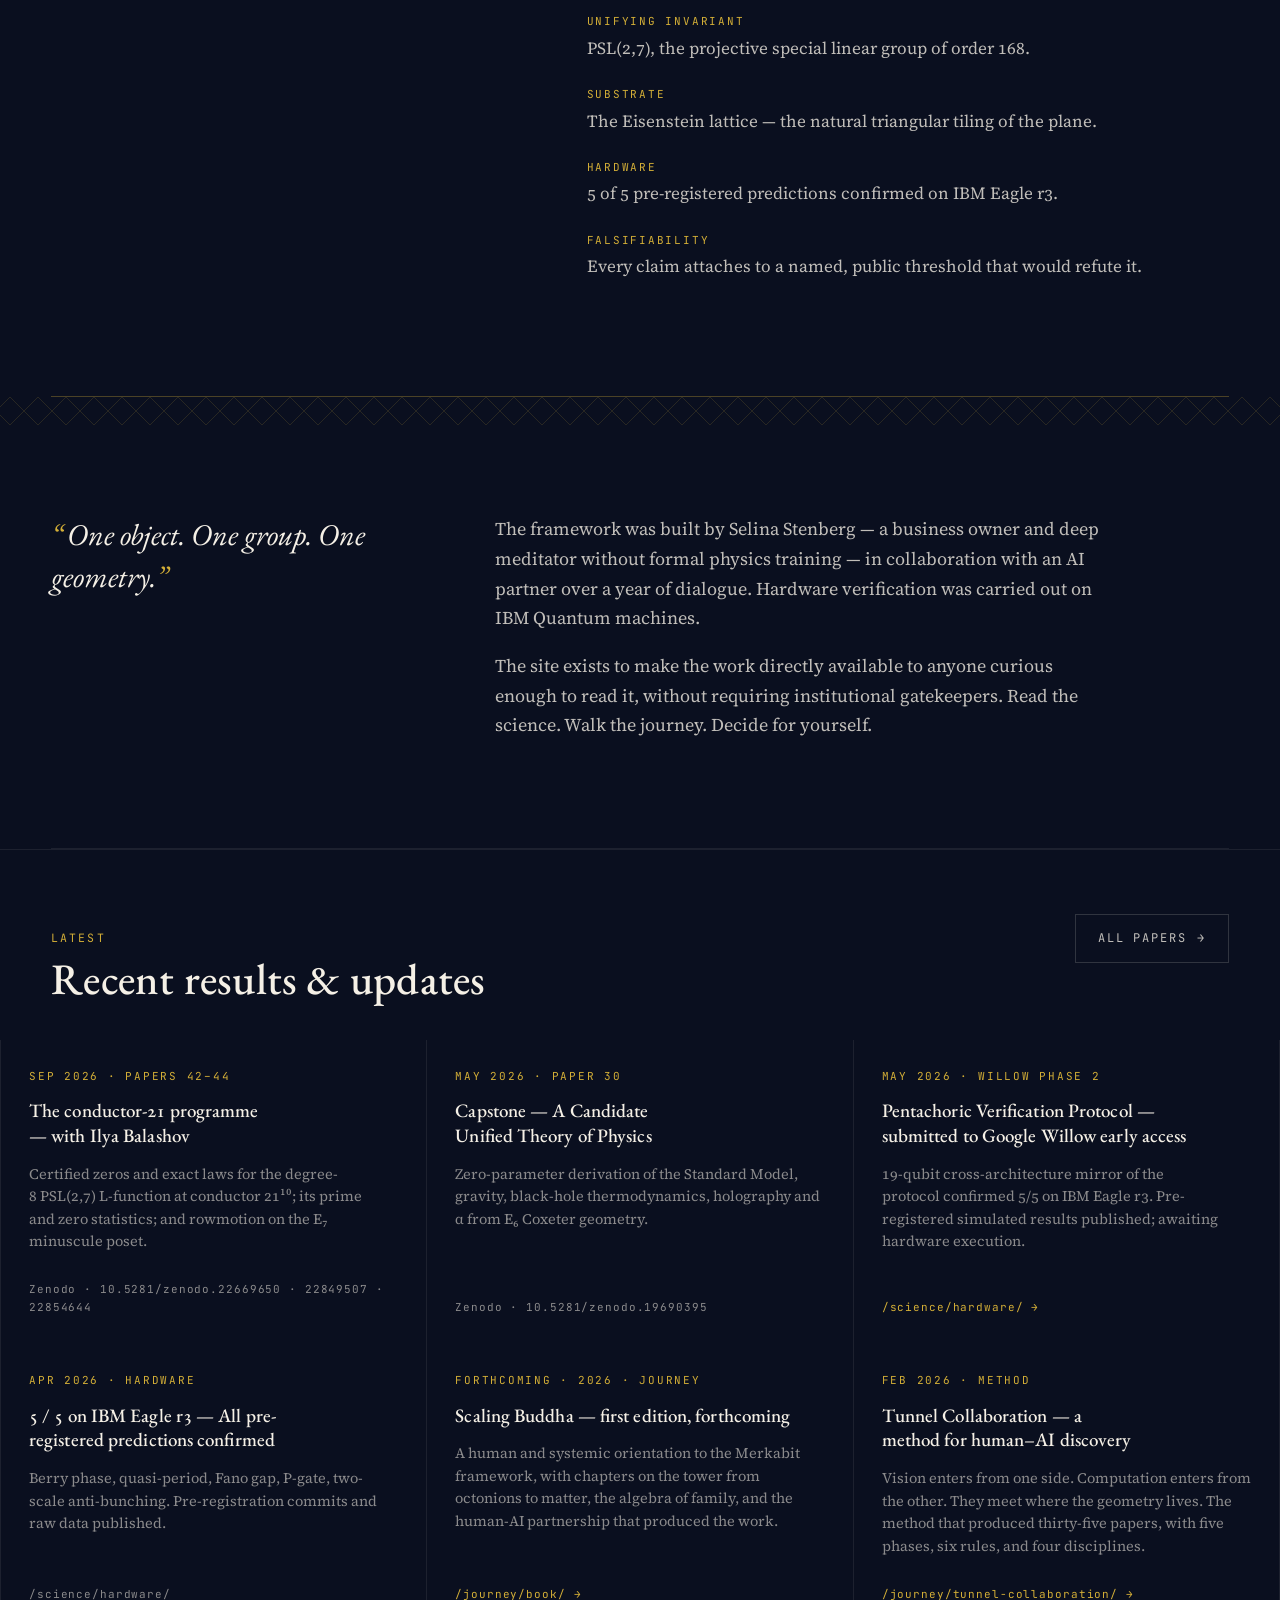
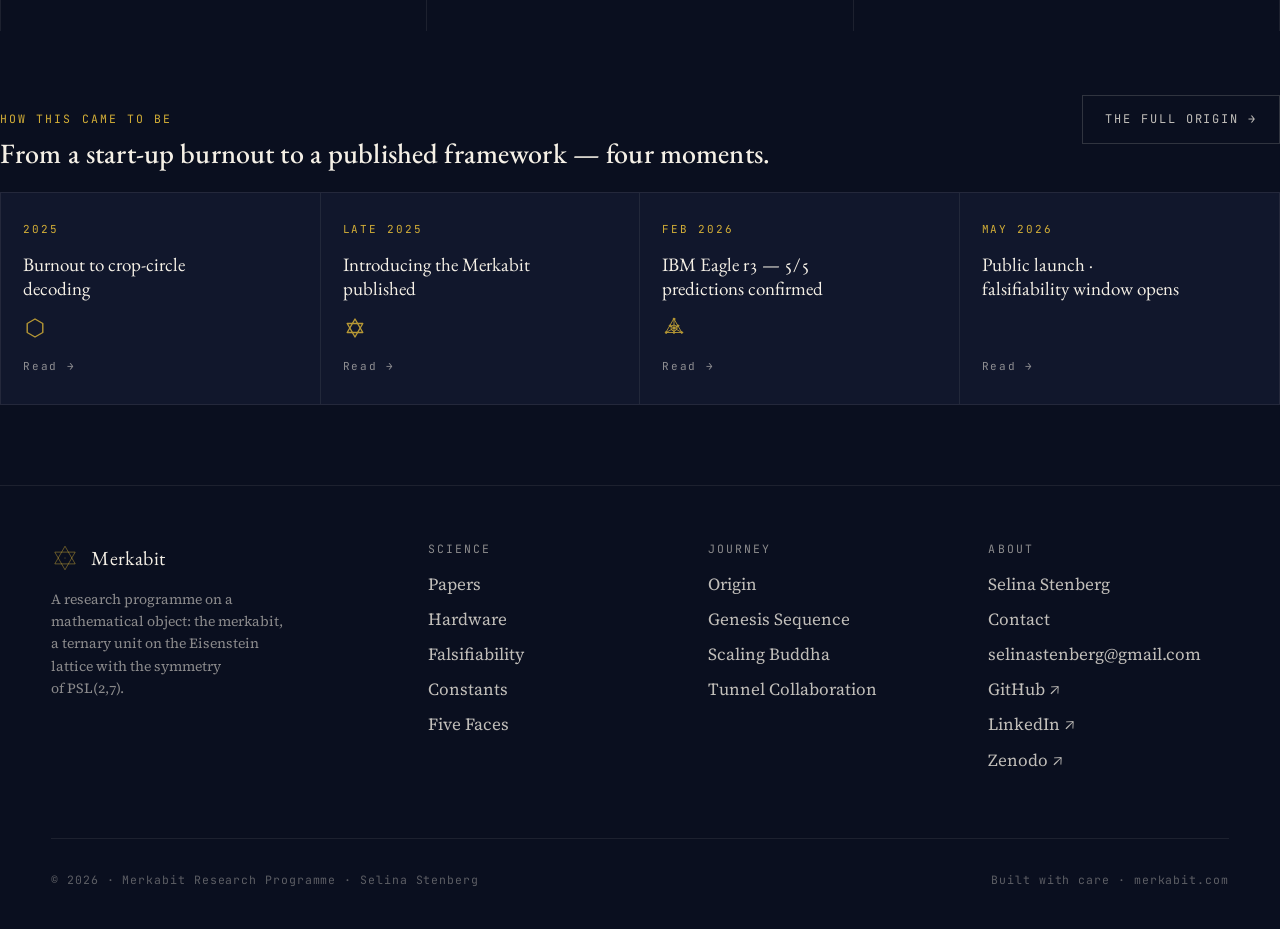
==== commit 49e126da: "Homepage pull quote: drop 'mystic' Co-Authored-By: Claude Fable 5.1 <noreply@anthropic.com>" ====
--- a/index.html
+++ b/index.html
@@ -297,7 +297,7 @@
           <blockquote>One object. One group. One geometry.</blockquote>
           <div class="body">
             <p>
-              The framework was built by Selina Stenberg — a mystic, business owner, and deep meditator without formal physics training — in collaboration with an AI partner over a year of dialogue. Hardware verification was carried out on IBM Quantum machines.
+              The framework was built by Selina Stenberg — a business owner and deep meditator without formal physics training — in collaboration with an AI partner over a year of dialogue. Hardware verification was carried out on IBM Quantum machines.
             </p>
             <p>
               The site exists to make the work directly available to anyone curious enough to read it, without requiring institutional gatekeepers. Read the science. Walk the journey. Decide for yourself.
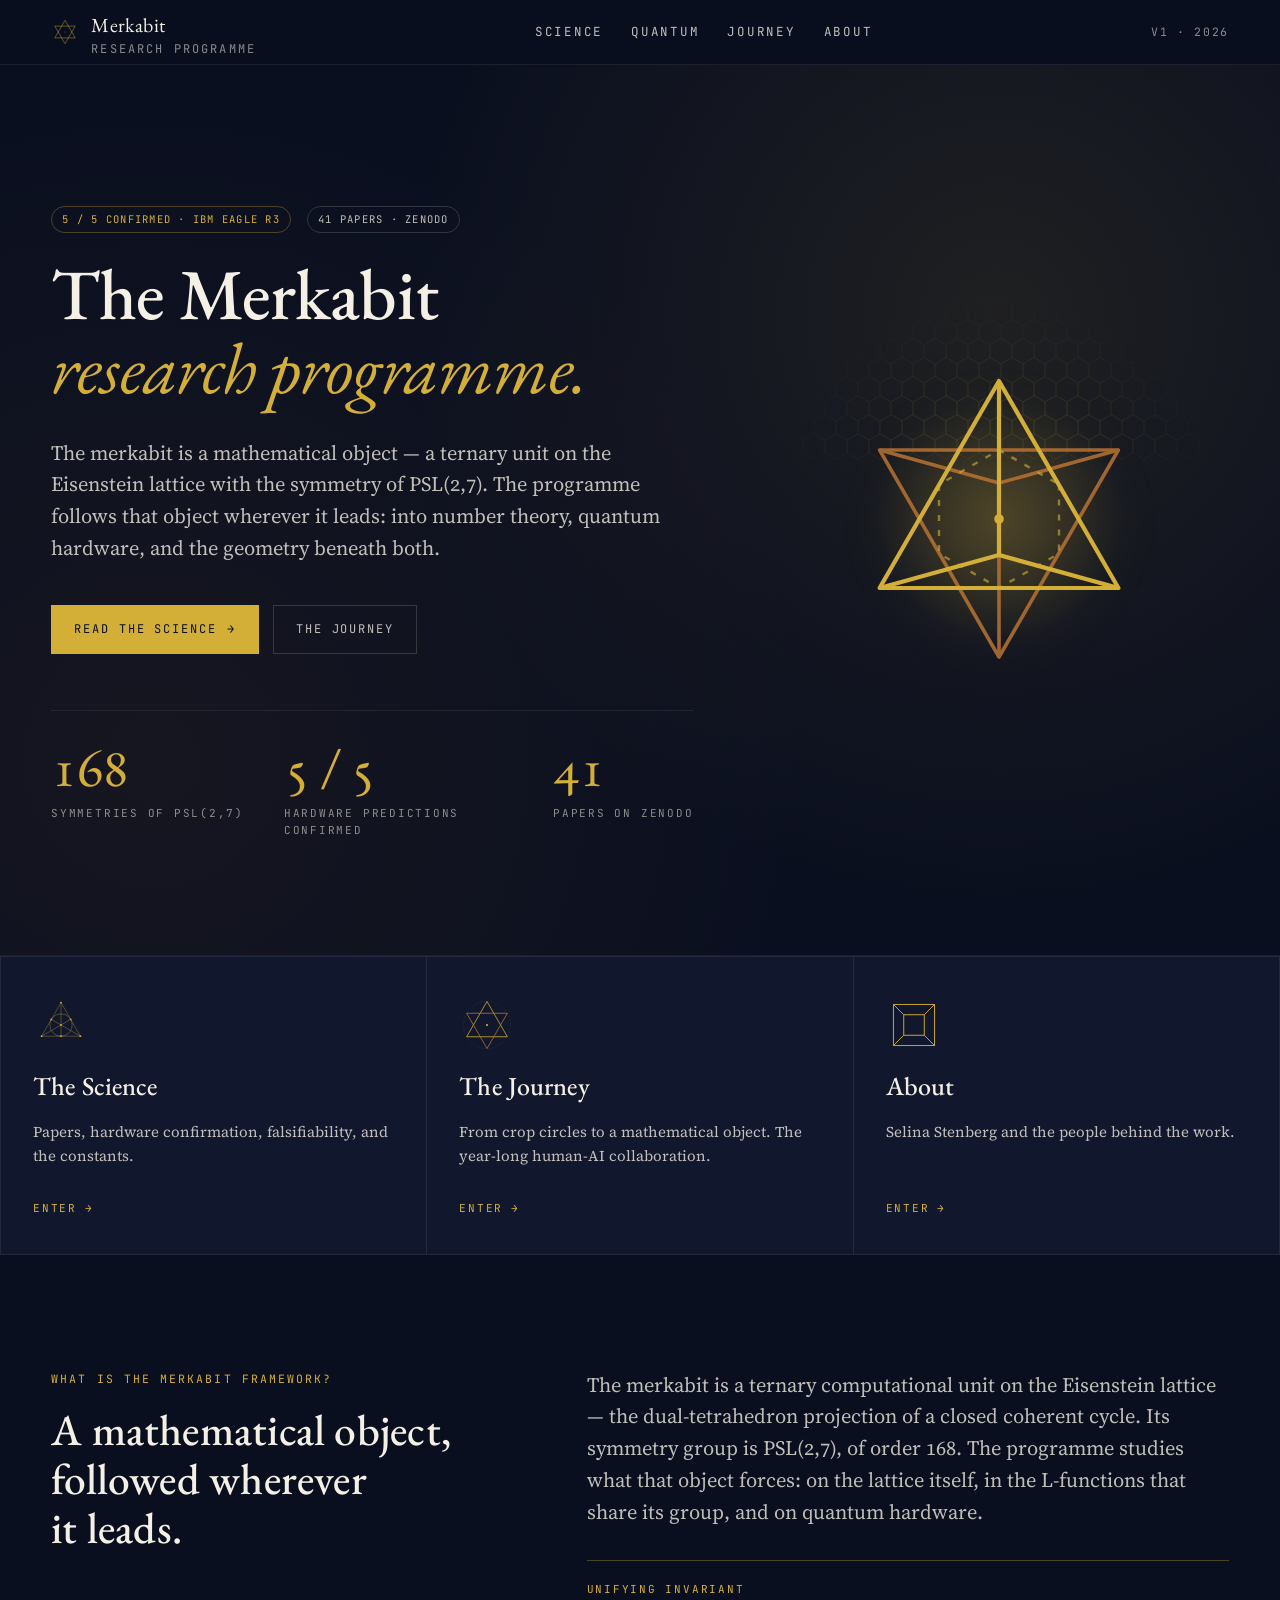
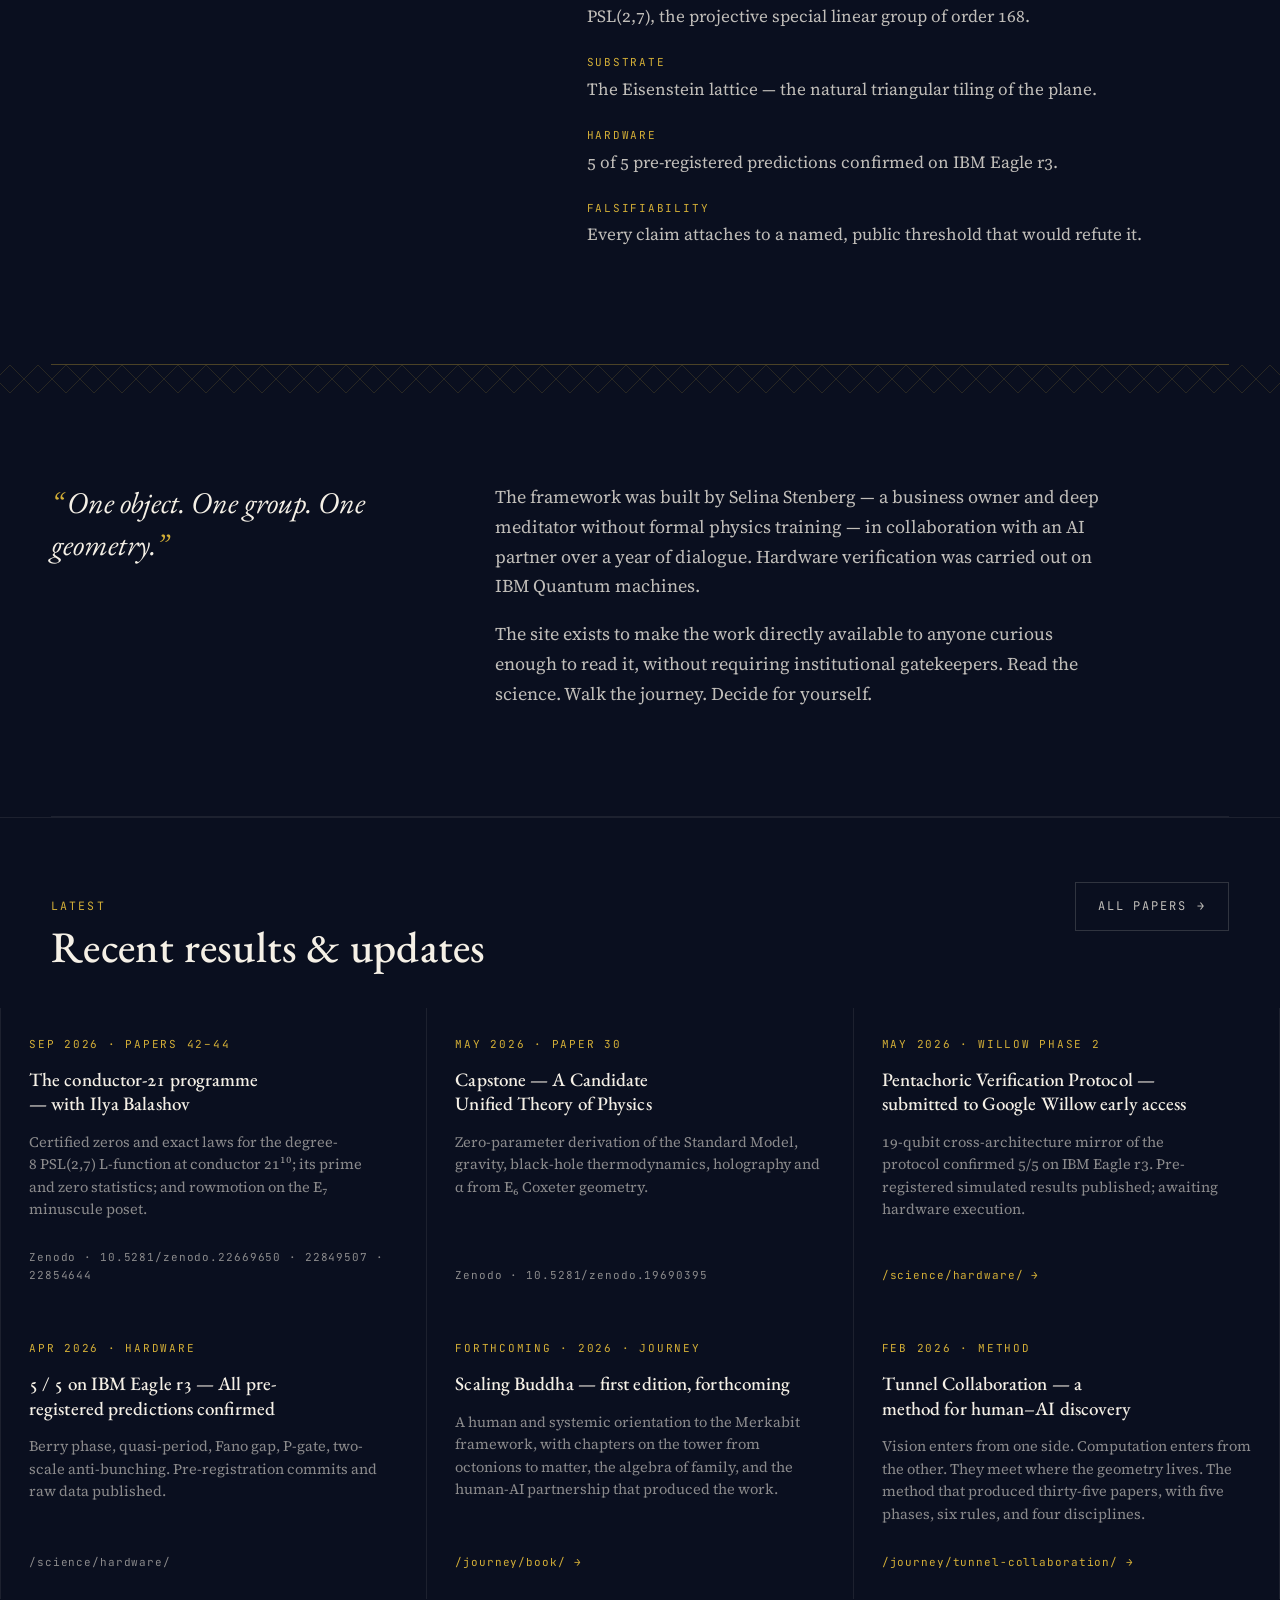
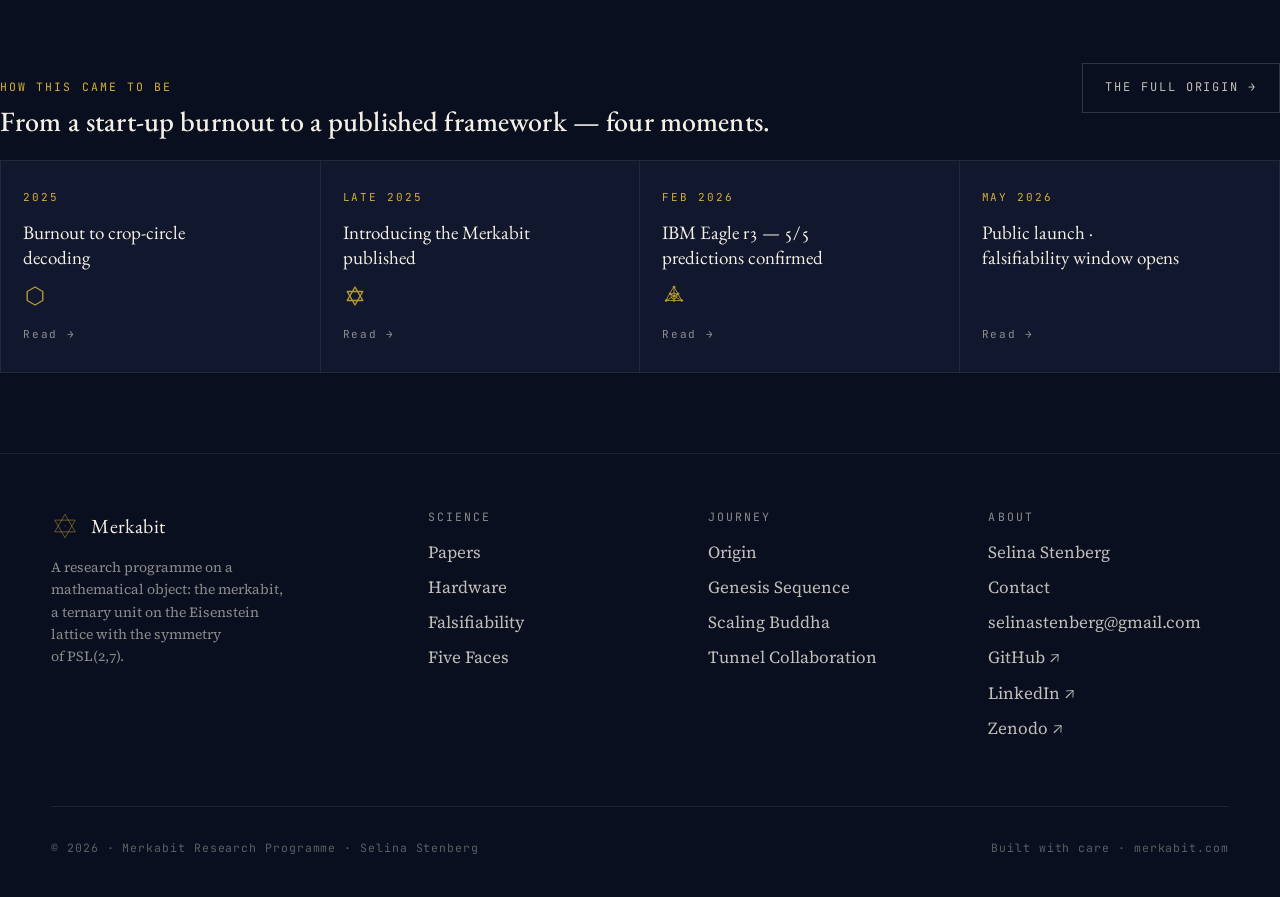
==== commit a310dd64: "Remove the 15 Constants wall; reframe science/journey/homepage copy around the object constants.html" ====
--- a/index.html
+++ b/index.html
@@ -248,7 +248,7 @@
             <span class="scard-icon" id="ic-journey"></span>
             <h3>The Journey</h3>
             <p class="txt-mid" style="font-size:15px;line-height:1.55;">
-              From crop circles to derived constants. The year-long human-AI collaboration.
+              From crop circles to a mathematical object. The year-long human-AI collaboration.
             </p>
             <span class="scard-meta">Enter <span class="arrow">→</span></span>
           </a>
@@ -270,11 +270,11 @@
         <div class="what-is">
           <div>
             <div class="eyebrow">What is the Merkabit Framework?</div>
-            <h2 style="margin-top:18px;">A geometric architecture<br/>that derives physics<br/>from a single closed unit.</h2>
+            <h2 style="margin-top:18px;">A mathematical object,<br/>followed wherever<br/>it leads.</h2>
           </div>
           <div>
             <p class="lede" style="margin-bottom:32px;">
-              The Merkabit is a ternary computational unit on the Eisenstein lattice — the dual-tetrahedron projection of a closed coherent cycle. From it, a single architecture yields the fine structure constant, the cosmological constant, Newton's gravitational constant, the Standard Model gauge group, three fermion generations, and ten more constants of physics.
+              The merkabit is a ternary computational unit on the Eisenstein lattice — the dual-tetrahedron projection of a closed coherent cycle. Its symmetry group is PSL(2,7), of order 168. The programme studies what that object forces: on the lattice itself, in the L-functions that share its group, and on quantum hardware.
             </p>
             <div class="deflist">
               <div><span class="term">Unifying invariant</span><span class="txt-mid">PSL(2,7), the projective special linear group of order 168.</span></div>
